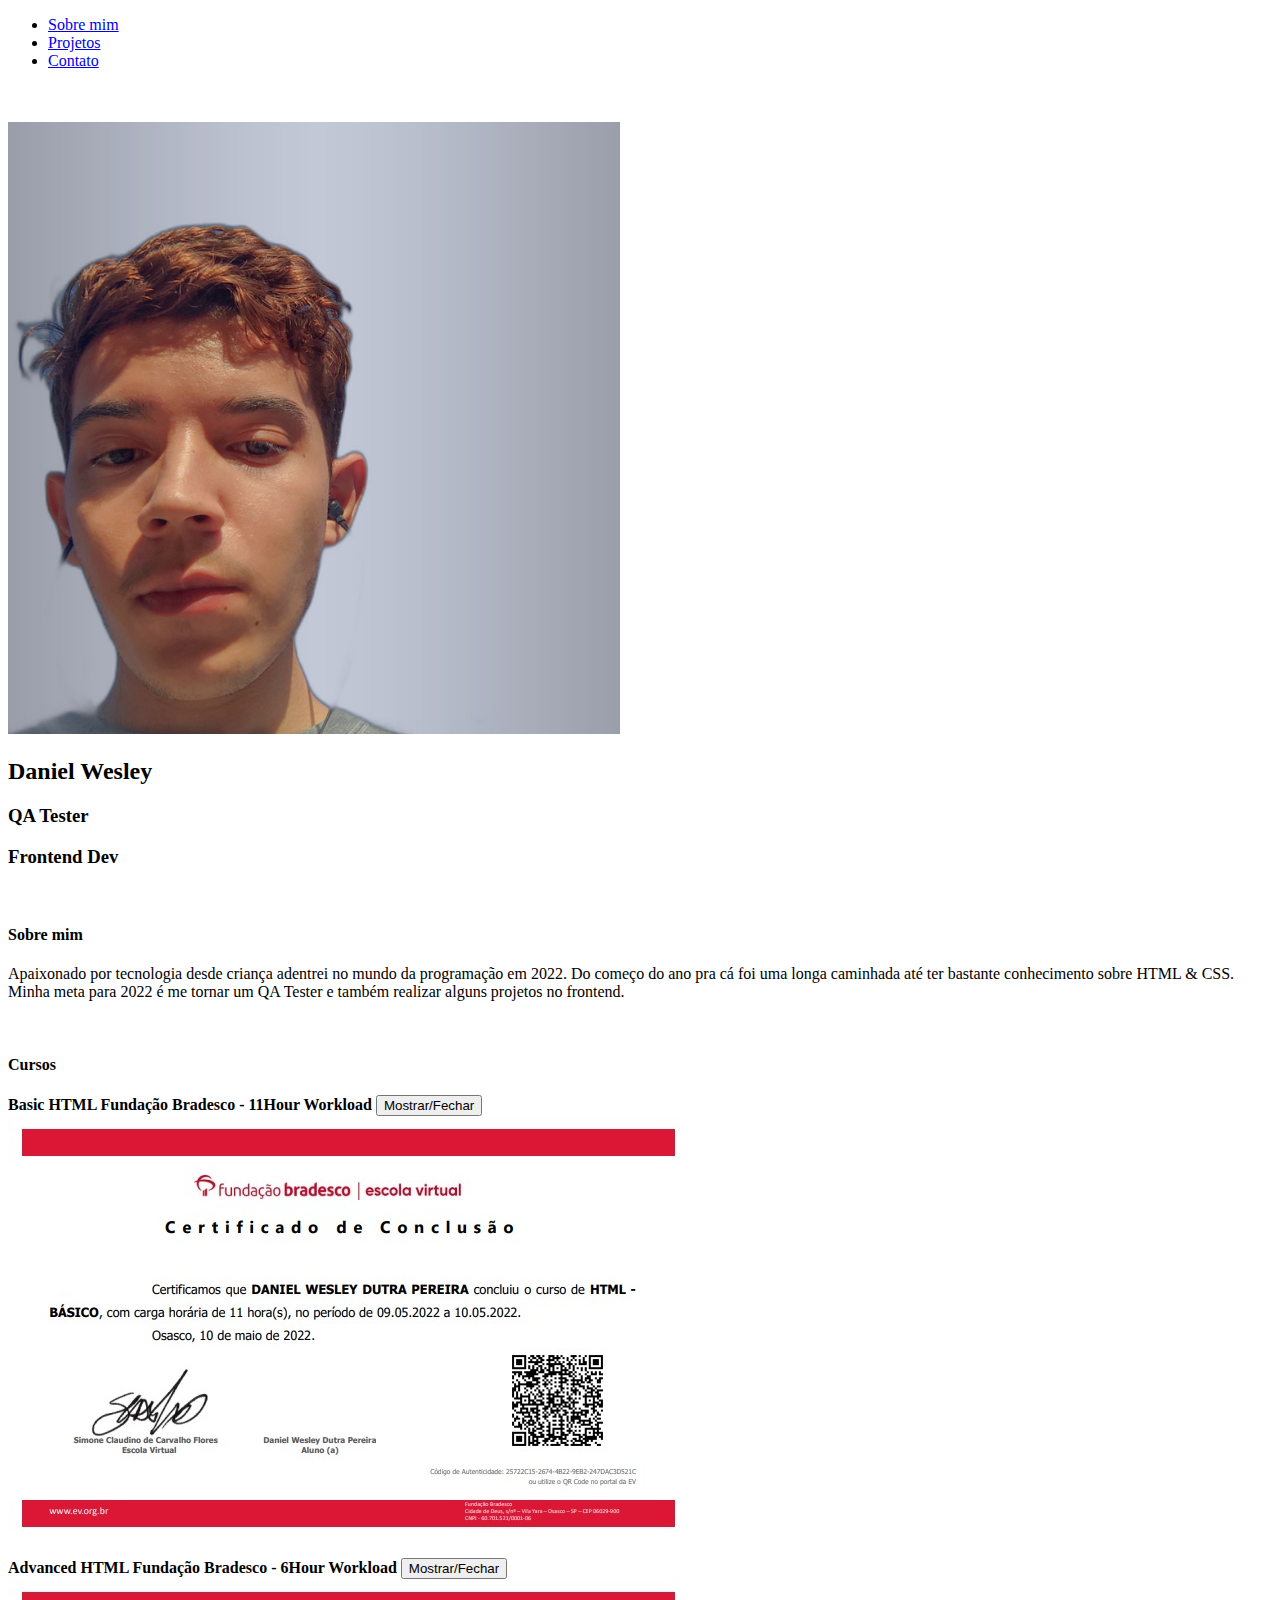
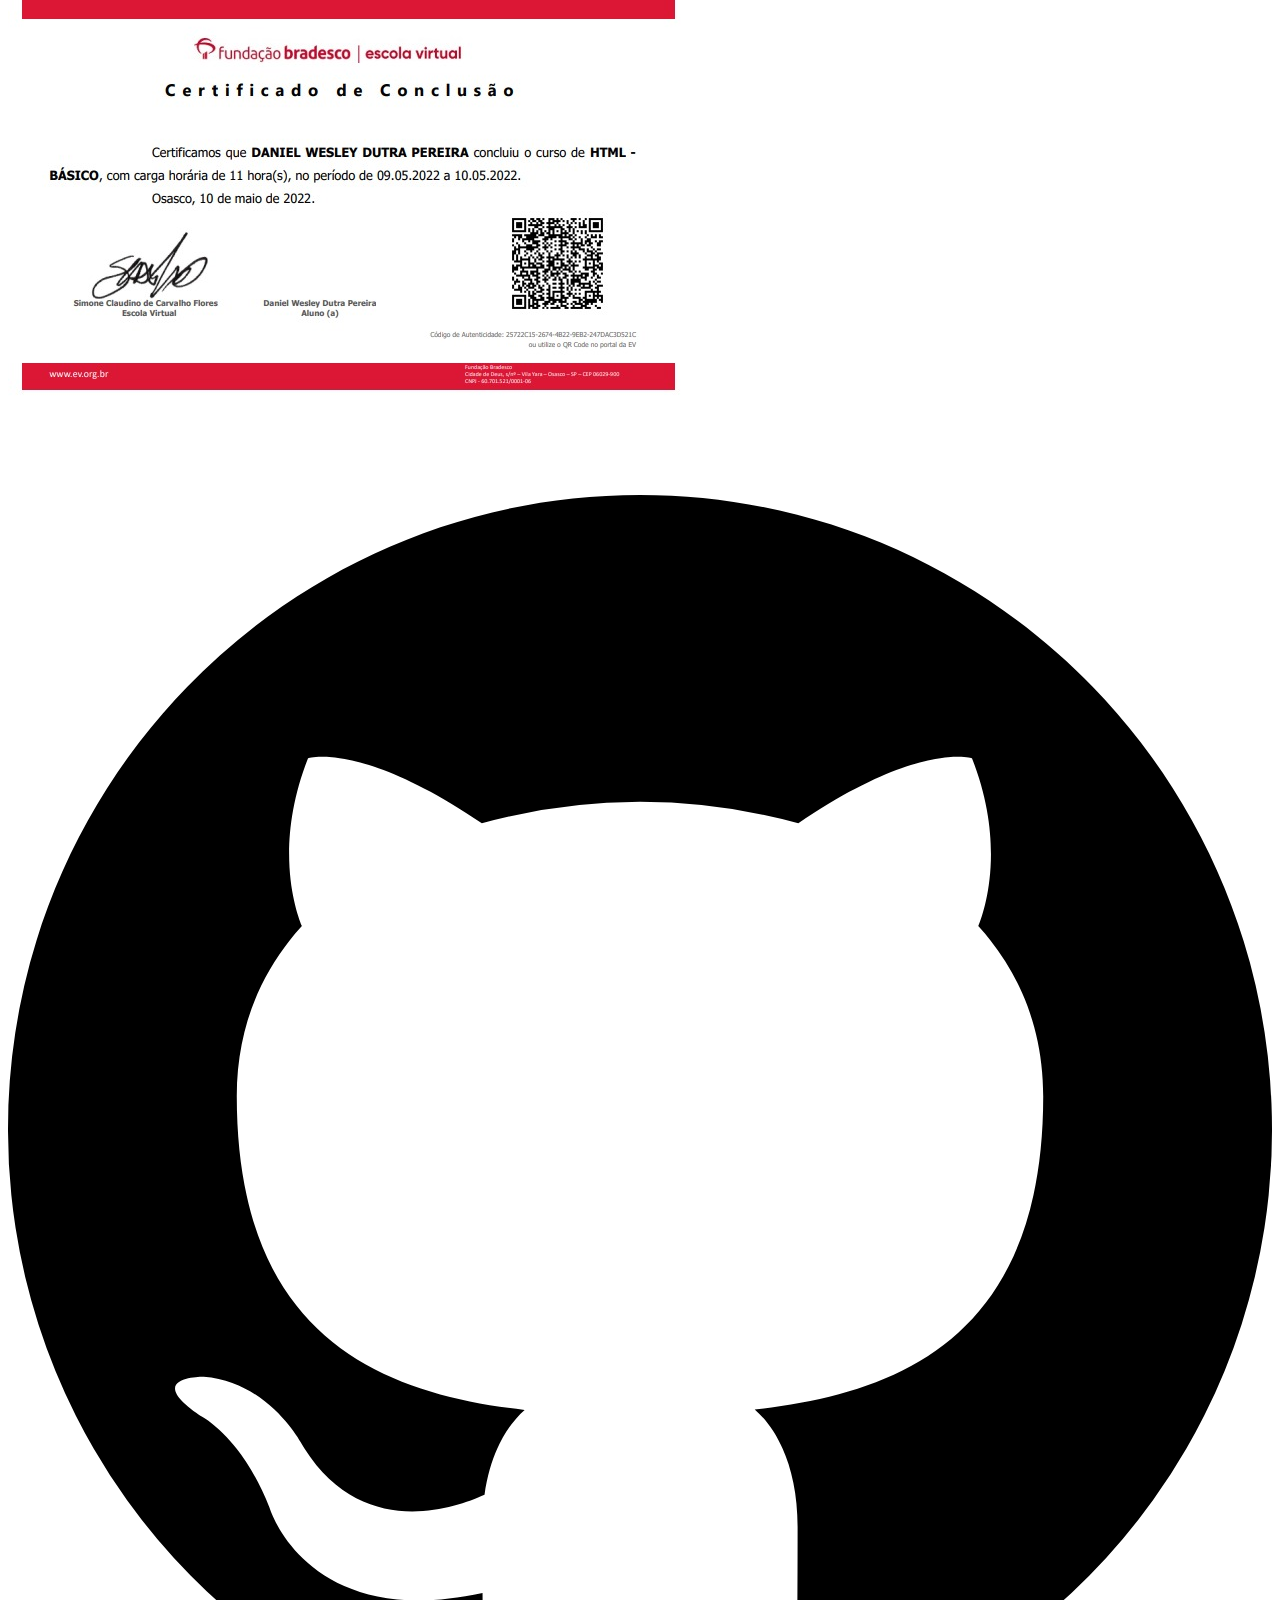
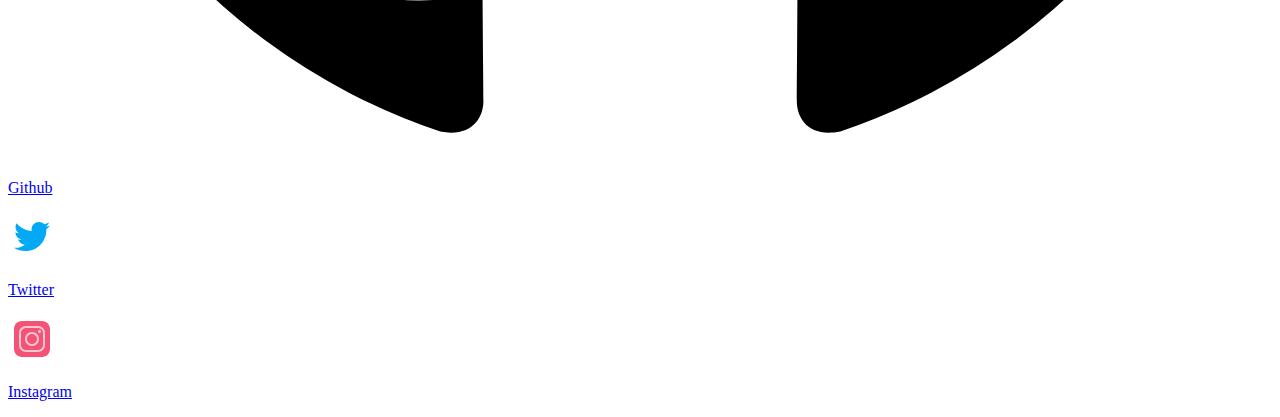
==== index.html @ 55b0e329 "main" ====
<!DOCTYPE html>
<html lang="en">

<head>
    <meta charset="UTF-8">
    <meta http-equiv="X-UA-Compatible" content="IE=edge">
    <meta name="viewport" content="width=device-width, initial-scale=1.0">
    <title>Daniel Wesley</title>
    <link href="https://cdn.jsdelivr.net/npm/bootstrap@5.2.0-beta1/dist/css/bootstrap.min.css" rel="stylesheet"
        integrity="sha384-0evHe/X+R7YkIZDRvuzKMRqM+OrBnVFBL6DOitfPri4tjfHxaWutUpFmBp4vmVor" crossorigin="anonymous">
    <script src="https://cdn.jsdelivr.net/npm/bootstrap@5.2.0-beta1/dist/js/bootstrap.bundle.min.js"
        integrity="sha384-pprn3073KE6tl6bjs2QrFaJGz5/SUsLqktiwsUTF55Jfv3qYSDhgCecCxMW52nD2"
        crossorigin="anonymous"></script>
</head>

<body>

    <nav class="navbar navbar-expand-lg navbar-light">
        <div class="collapse navbar-collapse" id="navbarcollapse">
            <ul class="navbar-nav justify-content-between w-100">
                <li><a href="index.html" class="nav-link">Sobre mim</a></li>
                <li><a href="projects.html" class="nav-link">Projetos</a></li>
                <li><a href="#" class="nav-link">Contato</a>
            </ul>
        </div>
    </nav>
    <br><br>
    <header>
        <div class="card">
            <div>
                <img class="card_img" src="./photos/profile-pic.png" alt="user-image">
            </div>
            <div class="card_info">
                <h2>Daniel Wesley</h2>
                <h3>QA Tester</h3>
                <h3>Frontend Dev</h3>
            </div>
        </div>


    </header>
    <br>
    <main>
        <section>
            <h4>Sobre mim</h4>

            <p>
                Apaixonado por tecnologia desde criança adentrei no mundo da programação em 2022.
                Do começo do ano pra cá foi uma longa caminhada até ter bastante conhecimento sobre HTML & CSS.
                Minha meta para 2022 é me tornar um QA Tester e também realizar alguns projetos no frontend.
            </p>
        </section>
        <br>
        <section>
            <h4>Cursos</h4>
            <strong>Basic HTML Fundação Bradesco - 11Hour Workload
            </strong>
            <button type="button" class="btn btn-xs red" onclick="myFunction()">Mostrar/Fechar</button>
            <div id="myDIV">
                <img src="./photos/basichtml.jpeg" alt="">
            </div>

            <p></p>

            <strong>Advanced HTML Fundação Bradesco - 6Hour Workload</strong>
            <button type="button" class="btn btn-xs red" onclick="myFunction2()">Mostrar/Fechar</button>
            <div id="myDIV2">
                <img src="./photos/basichtml.jpeg" alt="">
            </div>
        </section>

        <br><br><br><br><br>

        <footer>
            <a href="https://github.com/weszzy" target="_blank " rel="noopener noreferrer">
                <img class="footer" src="./photos/github.svg" alt="github icon">
                <p>Github</p>
            </a>
            <a href="https://twitter.com/lnvalido" target="_blank " rel="noopener noreferrer">
                <img class="footer" src="./photos/icons8-twitter.svg" alt="twitter icon">
                <p>Twitter</p>
            </a>
            <a href="https://instagram.com/weszzy" target="_blank " rel="noopener noreferrer">
                <img class="footer" src="./photos/icons8-instagram.svg" alt="instagram icon">
                <p>Instagram</p>
            </a>
        </footer>
        </div>





        <script src="https://cdn.jsdelivr.net/npm/@popperjs/core@2.11.5/dist/umd/popper.min.js"
            integrity="sha384-Xe+8cL9oJa6tN/veChSP7q+mnSPaj5Bcu9mPX5F5xIGE0DVittaqT5lorf0EI7Vk"
            crossorigin="anonymous"></script>
        <script src="https://cdn.jsdelivr.net/npm/bootstrap@5.2.0-beta1/dist/js/bootstrap.min.js"
            integrity="sha384-kjU+l4N0Yf4ZOJErLsIcvOU2qSb74wXpOhqTvwVx3OElZRweTnQ6d31fXEoRD1Jy"
            crossorigin="anonymous"></script>
        <script src="index.js"></script>
</body>

</html>
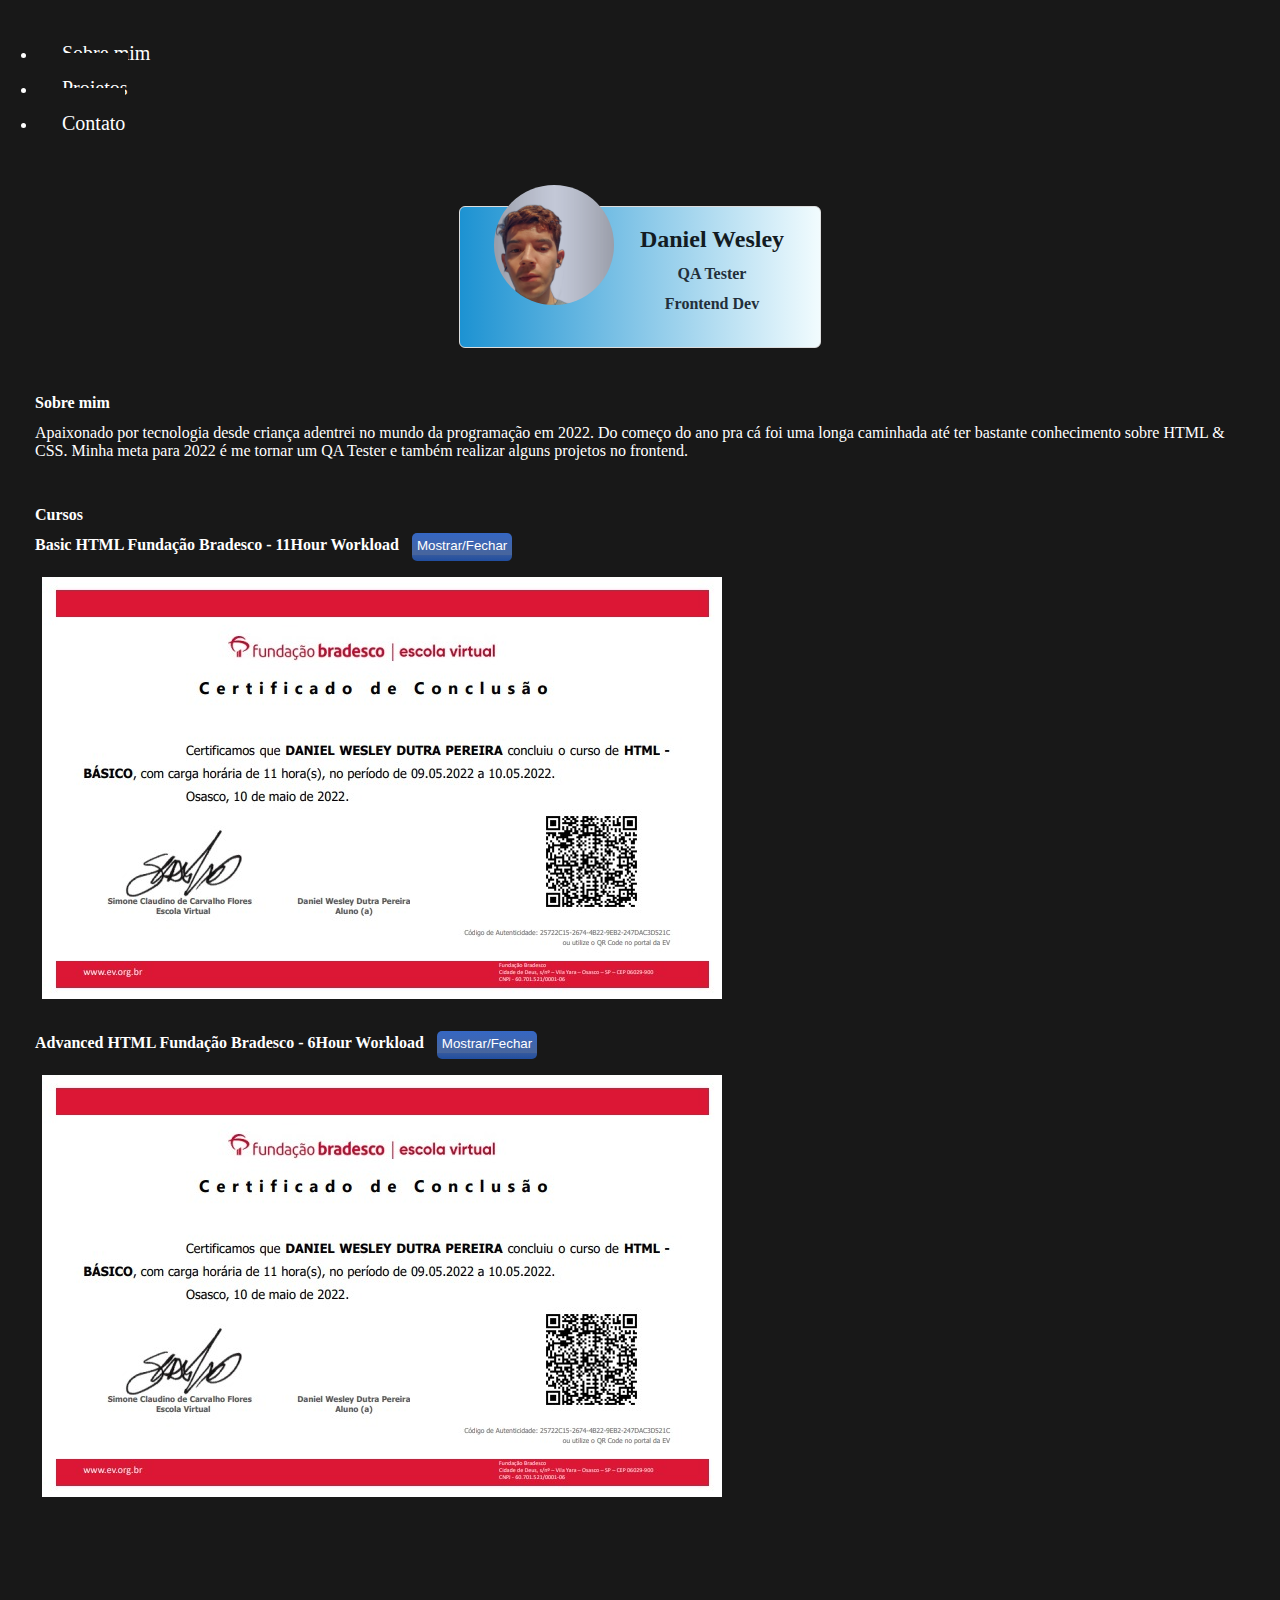
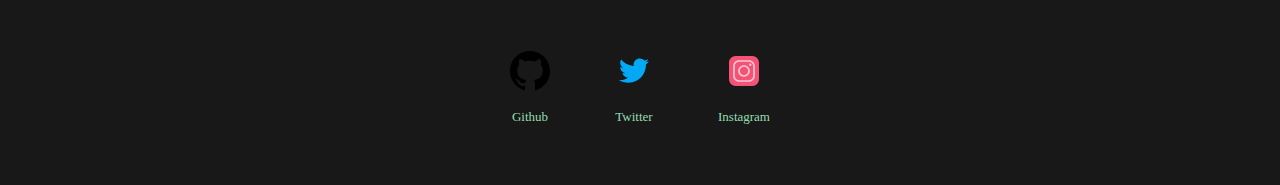
==== commit 2ee682d1: "validation fixes" ====
--- a/index.html
+++ b/index.html
@@ -11,6 +11,7 @@
     <script src="https://cdn.jsdelivr.net/npm/bootstrap@5.2.0-beta1/dist/js/bootstrap.bundle.min.js"
         integrity="sha384-pprn3073KE6tl6bjs2QrFaJGz5/SUsLqktiwsUTF55Jfv3qYSDhgCecCxMW52nD2"
         crossorigin="anonymous"></script>
+    <link rel="stylesheet" href="style.css">
 </head>
 
 <body>
--- a/style.css
+++ b/style.css
@@ -0,0 +1,147 @@
+* {
+    margin: 2px;
+    padding: 5px;
+}
+
+
+h2 {
+    color: #131b22;
+}
+
+h3 {
+    color: #232f3a;
+    font-size: medium;
+}
+
+body {
+    color: white;
+    background-color: #181818;
+}
+
+
+.btn {
+    border: none;
+    border-radius: 5px;
+    color: #fff;
+    padding-bottom: 15px;
+    position: relative;
+    background-image: linear-gradient(to top, #262626 0px, #404040 10px, #262626 10px, #333 100%);
+}
+
+.btn:hover {
+    color: #fff;
+}
+
+.btn:after {
+    content: "";
+    width: 0;
+    height: 10px;
+    position: absolute;
+    bottom: 0;
+    left: 0;
+    border-radius: 0 0 5px 5px;
+    transition: all 0.35s ease 0s;
+}
+
+.btn:hover:after {
+    width: 100%;
+}
+
+.btn:hover:after {
+    width: 100%;
+}
+
+.btn.btn-xs {
+    padding-bottom: 8px;
+    background-image: linear-gradient(to top, #214ea0 0px, #34599e 6px, #48659b 6px, #3567c4 100%);
+}
+
+.btn.btn-xs:after {
+    height: 6px;
+}
+
+.btn.red:after {
+    background: #1fbfff;
+}
+
+@media only screen and (max-width: 767px) {
+    .btn {
+        margin-bottom: 20px;
+    }
+}
+
+.nav-link {
+    transition: 0.3s ease;
+    background-color: #181818;
+    color: #ffffff;
+    font-size: 20px;
+    text-decoration: none;
+    border-top: 4px solid #181818;
+    border-bottom: 4px solid #181818;
+    padding: 20px 0;
+    margin: 0 20px;
+}
+
+.nav-link:hover {
+    border-top: 4px solid #0b75cc;
+    border-bottom: 4px solid #0b75cc;
+    padding: 6px 0;
+}
+
+footer a {
+    margin: 20px;
+    text-align: center;
+    color: #93ddaf;
+    font-size: small;
+}
+
+footer {
+    display: flex;
+    justify-content: center;
+}
+
+footer p {
+    margin-top: 2px;
+}
+
+.footer {
+    width: 40px;
+    height: 40px;
+}
+
+.card {
+    border: 1px solid #ddd;
+    border-radius: 6px;
+    max-width: 350px;
+    text-align: center;
+    margin-top: 60px;
+    margin: auto;
+    background: linear-gradient(to right, #1c92d2, #f2fcfe) border-box;
+}
+
+.card_img {
+    width: 120px;
+    height: 120px;
+    overflow: hidden;
+    border-radius: 100%;
+    margin: -60px auto 0;
+}
+
+.card_info {
+    padding-bottom: 20px;
+}
+
+a {
+    text-decoration: none;
+    color: red;
+}
+
+a:hover {
+    color: black;
+}
+
+.card {
+    display: flex;
+    justify-content: center;
+    align-items: center;
+}
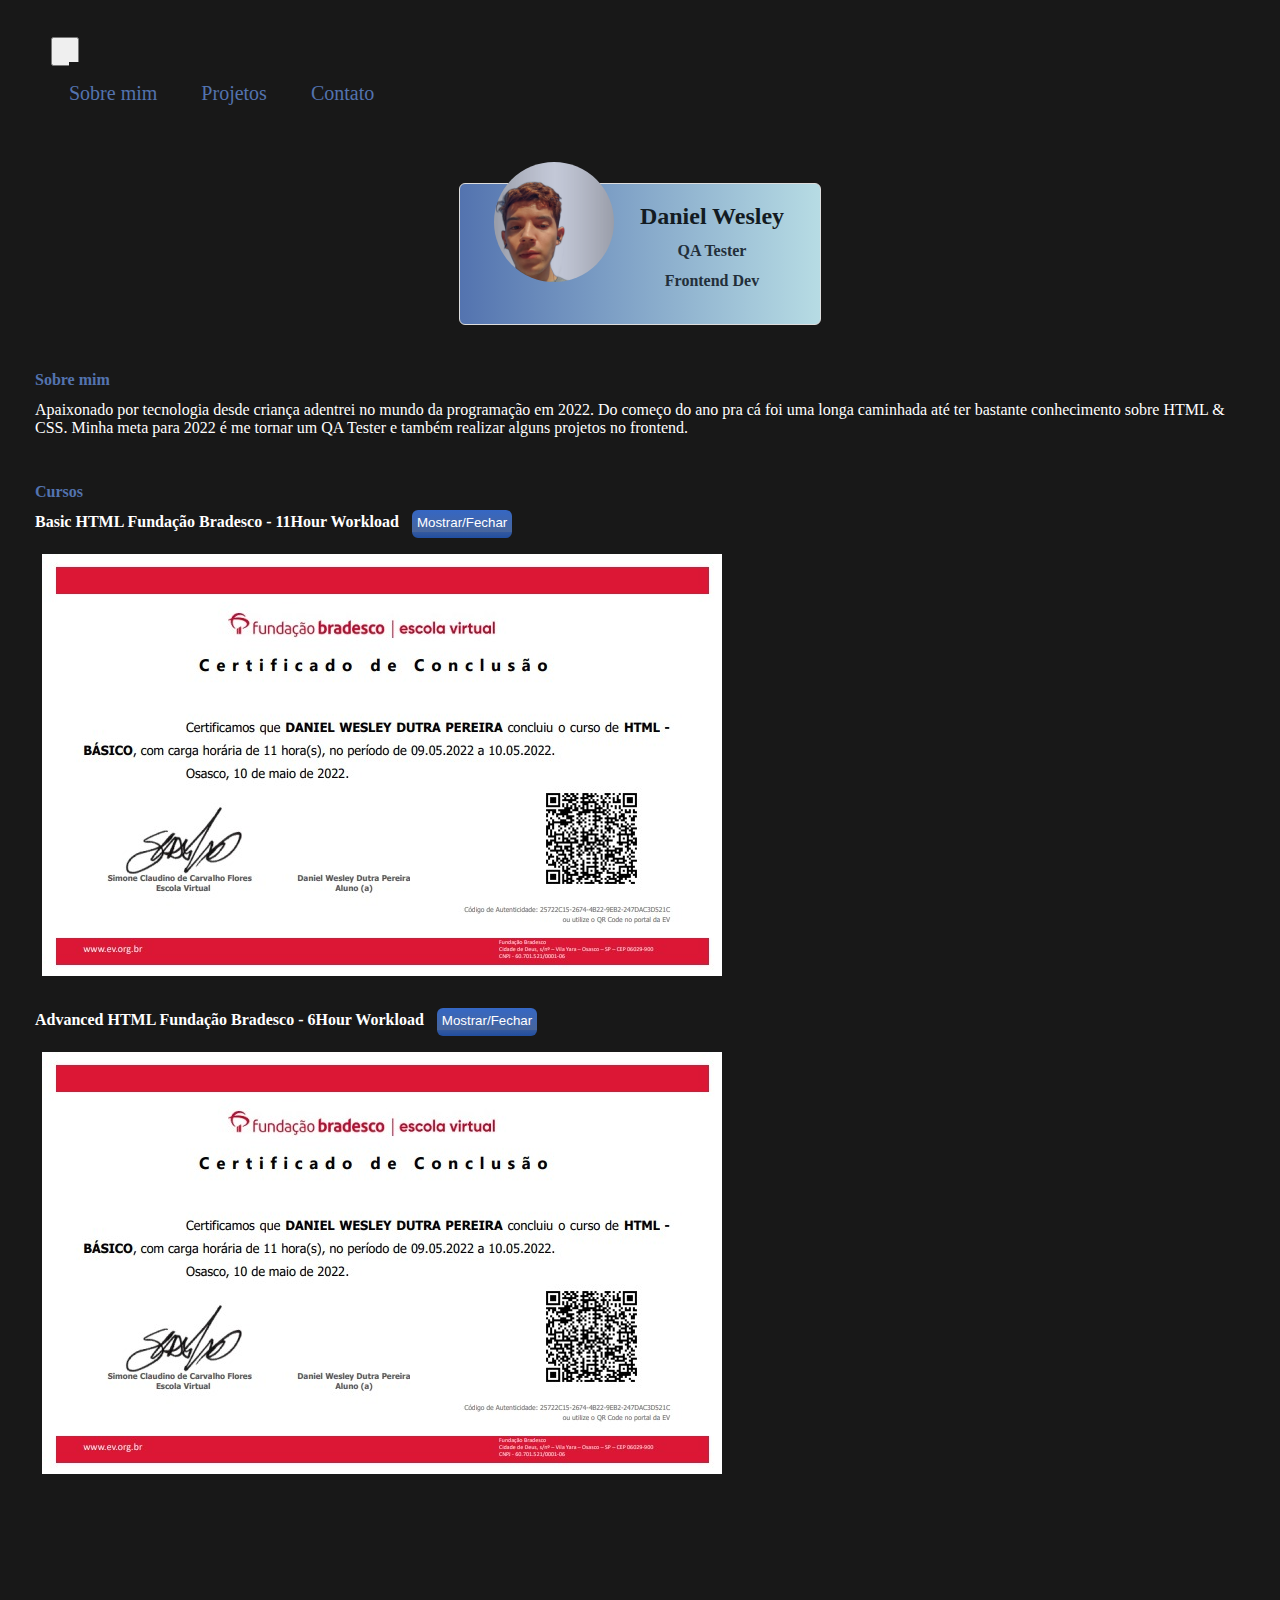
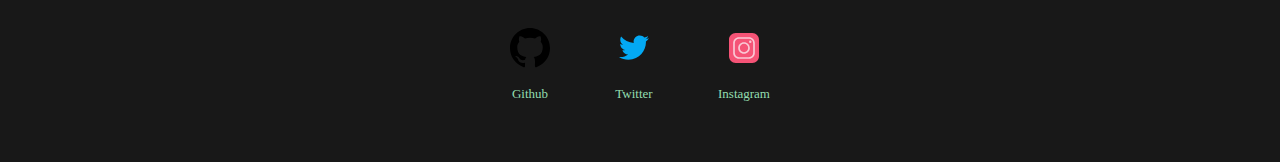
==== commit c4b741d7: "navbar changes" ====
--- a/index.html
+++ b/index.html
@@ -15,17 +15,26 @@
 </head>
 
 <body>
+    <div class="m-4">
+        <nav class="navbar navbar-expand-lg navbar-blue">
+            <div class="container-fluid">
+                <a href="#" class="navbar-brand"></a>
+                <button type="button" class="navbar-toggler" data-bs-toggle="collapse" data-bs-target="#defaultNavbar1">
+                    <span class="navbar-toggler-icon"></span>
+                </button>
+                <div class="collapse navbar-collapse" id="defaultNavbar1">
+                    <div class="navbar-nav navbar-nav justify-content-between w-100">
+                        <a href="index.html" class="nav-link">Sobre mim</a>
+                        <a href="projects.html" class="nav-link">Projetos</a>
+                        <a href="#" class="nav-link">Contato</a>
+                    </div>
+                </div>
+            </div>
+        </nav>
+    </div>
 
-    <nav class="navbar navbar-expand-lg navbar-light">
-        <div class="collapse navbar-collapse" id="navbarcollapse">
-            <ul class="navbar-nav justify-content-between w-100">
-                <li><a href="index.html" class="nav-link">Sobre mim</a></li>
-                <li><a href="projects.html" class="nav-link">Projetos</a></li>
-                <li><a href="#" class="nav-link">Contato</a>
-            </ul>
-        </div>
-    </nav>
     <br><br>
+
     <header>
         <div class="card">
             <div>
@@ -37,21 +46,22 @@
                 <h3>Frontend Dev</h3>
             </div>
         </div>
+    </header>
 
+    <br>
 
-    </header>
-    <br>
     <main>
         <section>
             <h4>Sobre mim</h4>
-
             <p>
                 Apaixonado por tecnologia desde criança adentrei no mundo da programação em 2022.
                 Do começo do ano pra cá foi uma longa caminhada até ter bastante conhecimento sobre HTML & CSS.
                 Minha meta para 2022 é me tornar um QA Tester e também realizar alguns projetos no frontend.
             </p>
         </section>
+
         <br>
+
         <section>
             <h4>Cursos</h4>
             <strong>Basic HTML Fundação Bradesco - 11Hour Workload
@@ -85,6 +95,9 @@
                 <img class="footer" src="./photos/icons8-instagram.svg" alt="instagram icon">
                 <p>Instagram</p>
             </a>
+
+            <br>
+            
         </footer>
         </div>
 
--- a/style.css
+++ b/style.css
@@ -13,6 +13,9 @@
     font-size: medium;
 }
 
+h4{
+    color: #5373af;
+}
 body {
     color: white;
     background-color: #181818;
@@ -21,11 +24,10 @@
 
 .btn {
     border: none;
-    border-radius: 5px;
+    border-radius: 6px;
     color: #fff;
     padding-bottom: 15px;
     position: relative;
-    background-image: linear-gradient(to top, #262626 0px, #404040 10px, #262626 10px, #333 100%);
 }
 
 .btn:hover {
@@ -73,18 +75,16 @@
 .nav-link {
     transition: 0.3s ease;
     background-color: #181818;
-    color: #ffffff;
+    color: #5373af;
     font-size: 20px;
     text-decoration: none;
-    border-top: 4px solid #181818;
-    border-bottom: 4px solid #181818;
     padding: 20px 0;
     margin: 0 20px;
 }
 
 .nav-link:hover {
-    border-top: 4px solid #0b75cc;
-    border-bottom: 4px solid #0b75cc;
+    border-top: 4px solid #f2fcfe;
+    border-bottom: 4px solid #f2fcfe;
     padding: 6px 0;
 }
 
@@ -116,7 +116,7 @@
     text-align: center;
     margin-top: 60px;
     margin: auto;
-    background: linear-gradient(to right, #1c92d2, #f2fcfe) border-box;
+    background: linear-gradient(to right, #5373af, #b7dce4) border-box;
 }
 
 .card_img {
@@ -145,3 +145,10 @@
     justify-content: center;
     align-items: center;
 }
+#myDIV2 img{
+    max-width: 100%;
+}
+
+#myDIV img{
+    max-width: 100%;
+}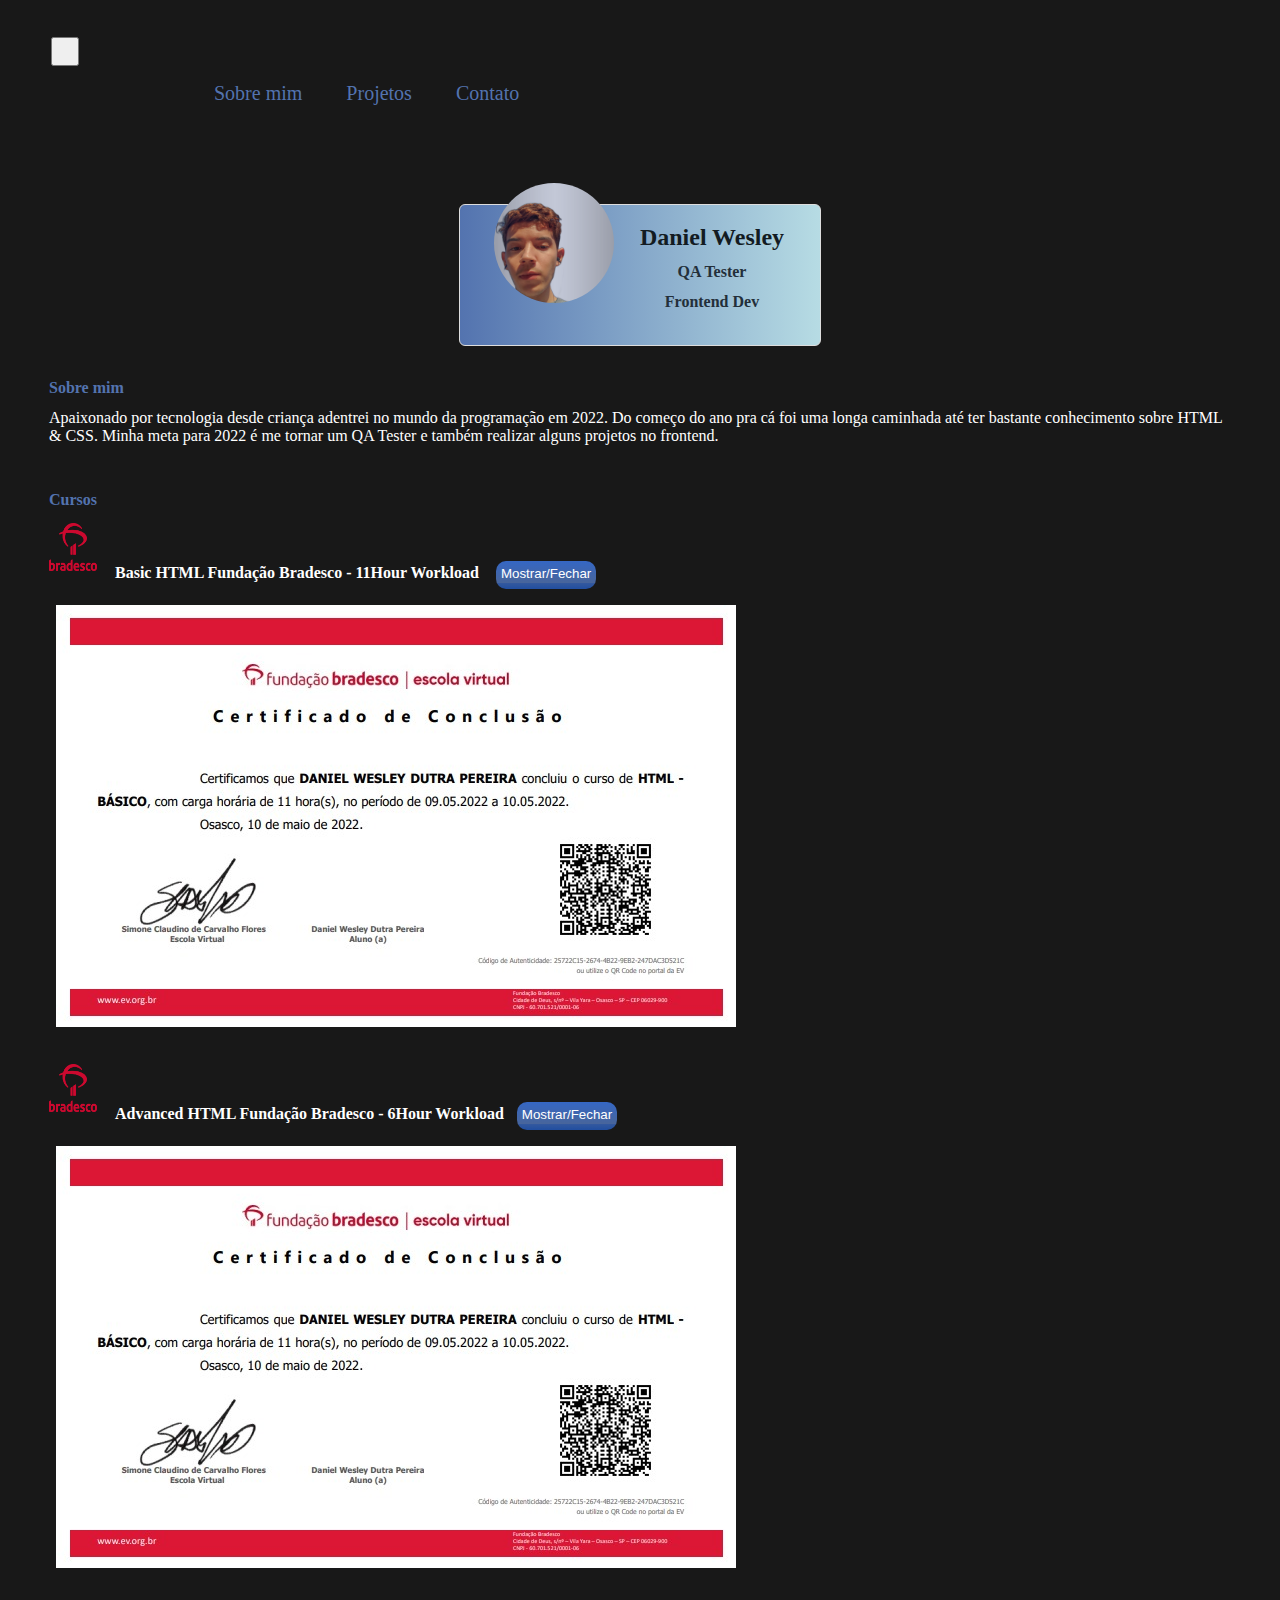
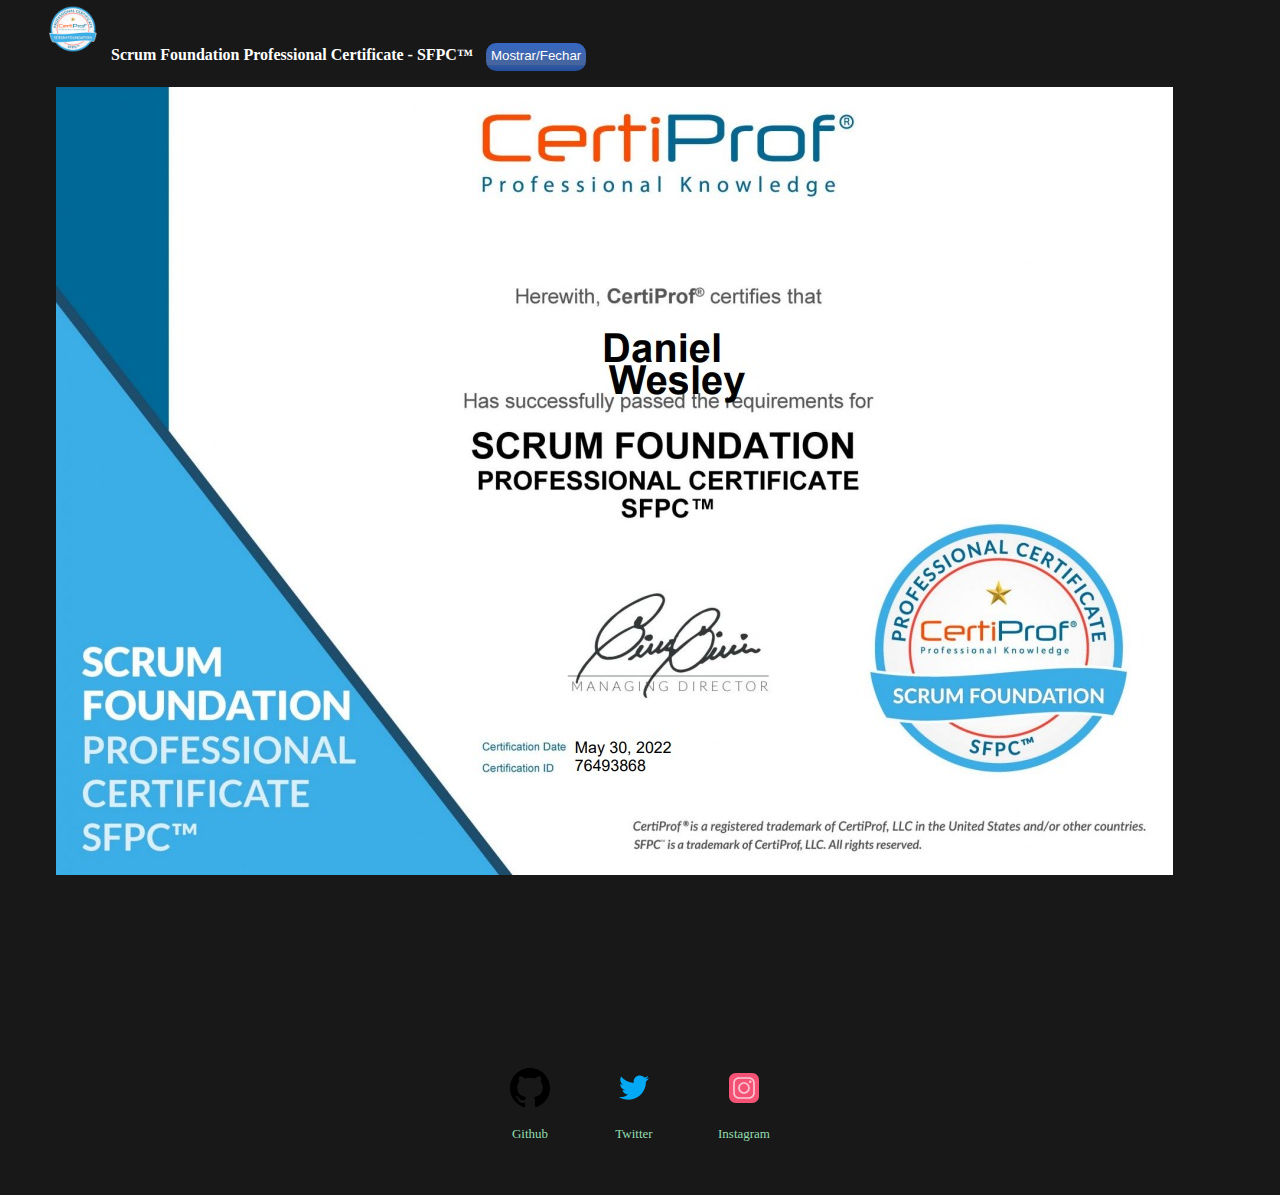
==== commit 11e5673c: "added columns; scrumCertif and other minor changes" ====
--- a/index.html
+++ b/index.html
@@ -35,83 +35,101 @@
 
     <br><br>
 
-    <header>
-        <div class="card">
-            <div>
-                <img class="card_img" src="./photos/profile-pic.png" alt="user-image">
-            </div>
-            <div class="card_info">
-                <h2>Daniel Wesley</h2>
-                <h3>QA Tester</h3>
-                <h3>Frontend Dev</h3>
+    <div class="container">
+        <div class="row gx-1">
+            <div class="col">
+                <header>
+                        <div class="card">
+                            <div>
+                                <img class="card_img" src="./photos/profile-pic.png" alt="user-image">
+                            </div>
+                            <div class="card_info">
+                                <h2>Daniel Wesley</h2>
+                                <h3>QA Tester</h3>
+                                <h3>Frontend Dev</h3>
+                            </div>
+                        </div>
+                    </div>
+                </header>
+
+                <main class="col">
+                    <section>
+                        <h4>Sobre mim</h4>
+                        <p>
+                            Apaixonado por tecnologia desde criança adentrei no mundo da programação em 2022.
+                            Do começo do ano pra cá foi uma longa caminhada até ter bastante conhecimento sobre HTML &
+                            CSS.
+                            Minha meta para 2022 é me tornar um QA Tester e também realizar alguns projetos no frontend.
+                        </p>
+                    </section>
+
+                    <br>
+
+                    <section>
+                        <h4>Cursos</h4>
+                        <img src="./photos/bradesco.png" class="brad" alt=""> <strong>Basic HTML Fundação Bradesco - 11Hour Workload ㅤㅤㅤ
+                        </strong>
+                        <button type="button" class="btn btn-xs red" onclick="myFunction()">Mostrar/Fechar</button>
+                        <div id="myDIV">
+                            <img src="./photos/basichtml.jpeg" alt="">
+                        </div>
+
+                        <p></p>
+
+                        <img src="./photos/bradesco.png" class="brad" alt=""> <strong>Advanced HTML Fundação Bradesco - 6Hour Workloadㅤ</strong>
+                        <button type="button" class="btn btn-xs red" onclick="myFunction2()">Mostrar/Fechar</button>
+                        <div id="myDIV2">
+                            <img src="./photos/basichtml.jpeg" alt="">
+                        </div>
+
+                        <p></p>
+
+                        <img src="./photos/Scrum-Foundation-Professional-Certificate-SFPC_-2021_1_480x480.png" class="brad" alt=""><strong>Scrum Foundation Professional Certificate - SFPC™ㅤㅤㅤ</strong>
+                        <button type="button" class="btn btn-xs red" onclick="myFunction3()">Mostrar/Fechar</button>
+                        <div id="myDIV3">
+                            <img src="./photos/sfpc.jpeg" alt="">
+                        </div>
+                    </section>
+                </main>
             </div>
         </div>
-    </header>
-
+    </div>
     <br>
 
-    <main>
-        <section>
-            <h4>Sobre mim</h4>
-            <p>
-                Apaixonado por tecnologia desde criança adentrei no mundo da programação em 2022.
-                Do começo do ano pra cá foi uma longa caminhada até ter bastante conhecimento sobre HTML & CSS.
-                Minha meta para 2022 é me tornar um QA Tester e também realizar alguns projetos no frontend.
-            </p>
-        </section>
+
+
+    <br><br><br><br><br>
+
+    <footer>
+        <a href="https://github.com/weszzy" target="_blank " rel="noopener noreferrer">
+            <img class="footer" src="./photos/github.svg" alt="github icon">
+            <p>Github</p>
+        </a>
+        <a href="https://twitter.com/lnvalido" target="_blank " rel="noopener noreferrer">
+            <img class="footer" src="./photos/icons8-twitter.svg" alt="twitter icon">
+            <p>Twitter</p>
+        </a>
+        <a href="https://instagram.com/weszzy" target="_blank " rel="noopener noreferrer">
+            <img class="footer" src="./photos/icons8-instagram.svg" alt="instagram icon">
+            <p>Instagram</p>
+        </a>
 
         <br>
 
-        <section>
-            <h4>Cursos</h4>
-            <strong>Basic HTML Fundação Bradesco - 11Hour Workload
-            </strong>
-            <button type="button" class="btn btn-xs red" onclick="myFunction()">Mostrar/Fechar</button>
-            <div id="myDIV">
-                <img src="./photos/basichtml.jpeg" alt="">
-            </div>
-
-            <p></p>
-
-            <strong>Advanced HTML Fundação Bradesco - 6Hour Workload</strong>
-            <button type="button" class="btn btn-xs red" onclick="myFunction2()">Mostrar/Fechar</button>
-            <div id="myDIV2">
-                <img src="./photos/basichtml.jpeg" alt="">
-            </div>
-        </section>
-
-        <br><br><br><br><br>
-
-        <footer>
-            <a href="https://github.com/weszzy" target="_blank " rel="noopener noreferrer">
-                <img class="footer" src="./photos/github.svg" alt="github icon">
-                <p>Github</p>
-            </a>
-            <a href="https://twitter.com/lnvalido" target="_blank " rel="noopener noreferrer">
-                <img class="footer" src="./photos/icons8-twitter.svg" alt="twitter icon">
-                <p>Twitter</p>
-            </a>
-            <a href="https://instagram.com/weszzy" target="_blank " rel="noopener noreferrer">
-                <img class="footer" src="./photos/icons8-instagram.svg" alt="instagram icon">
-                <p>Instagram</p>
-            </a>
-
-            <br>
-            
-        </footer>
-        </div>
+    </footer>
+    </div>
 
 
 
 
 
-        <script src="https://cdn.jsdelivr.net/npm/@popperjs/core@2.11.5/dist/umd/popper.min.js"
-            integrity="sha384-Xe+8cL9oJa6tN/veChSP7q+mnSPaj5Bcu9mPX5F5xIGE0DVittaqT5lorf0EI7Vk"
-            crossorigin="anonymous"></script>
-        <script src="https://cdn.jsdelivr.net/npm/bootstrap@5.2.0-beta1/dist/js/bootstrap.min.js"
-            integrity="sha384-kjU+l4N0Yf4ZOJErLsIcvOU2qSb74wXpOhqTvwVx3OElZRweTnQ6d31fXEoRD1Jy"
-            crossorigin="anonymous"></script>
-        <script src="index.js"></script>
+    <script src="https://cdn.jsdelivr.net/npm/@popperjs/core@2.11.5/dist/umd/popper.min.js"
+        integrity="sha384-Xe+8cL9oJa6tN/veChSP7q+mnSPaj5Bcu9mPX5F5xIGE0DVittaqT5lorf0EI7Vk"
+        crossorigin="anonymous"></script>
+    <script src="https://cdn.jsdelivr.net/npm/bootstrap@5.2.0-beta1/dist/js/bootstrap.min.js"
+        integrity="sha384-kjU+l4N0Yf4ZOJErLsIcvOU2qSb74wXpOhqTvwVx3OElZRweTnQ6d31fXEoRD1Jy"
+        crossorigin="anonymous"></script>
+    <script src="index.js"></script>
 </body>
 
 </html>--- a/style.css
+++ b/style.css
@@ -13,9 +13,10 @@
     font-size: medium;
 }
 
-h4{
+h4 {
     color: #5373af;
 }
+
 body {
     color: white;
     background-color: #181818;
@@ -24,9 +25,9 @@
 
 .btn {
     border: none;
-    border-radius: 6px;
+    border-radius: 10px;
     color: #fff;
-    padding-bottom: 15px;
+    padding-bottom: 5px;
     position: relative;
 }
 
@@ -37,7 +38,7 @@
 .btn:after {
     content: "";
     width: 0;
-    height: 10px;
+    height: 2px;
     position: absolute;
     bottom: 0;
     left: 0;
@@ -145,10 +146,34 @@
     justify-content: center;
     align-items: center;
 }
-#myDIV2 img{
+
+#myDIV2 img {
     max-width: 100%;
 }
 
-#myDIV img{
+#myDIV img {
     max-width: 100%;
+}
+
+#myDIV3 img {
+    max-width: 100%;
+}
+
+.collapse {
+    padding-left: 150px;
+    padding-right: 150px;
+}
+
+.brad {
+    width: 3.0rem;
+    height: 3.0rem;
+}
+
+.bulmap img {
+    max-width: 100%;
+}
+
+.bulmaproject{
+    padding-left: 135px;
+    padding-right: 40px;
 }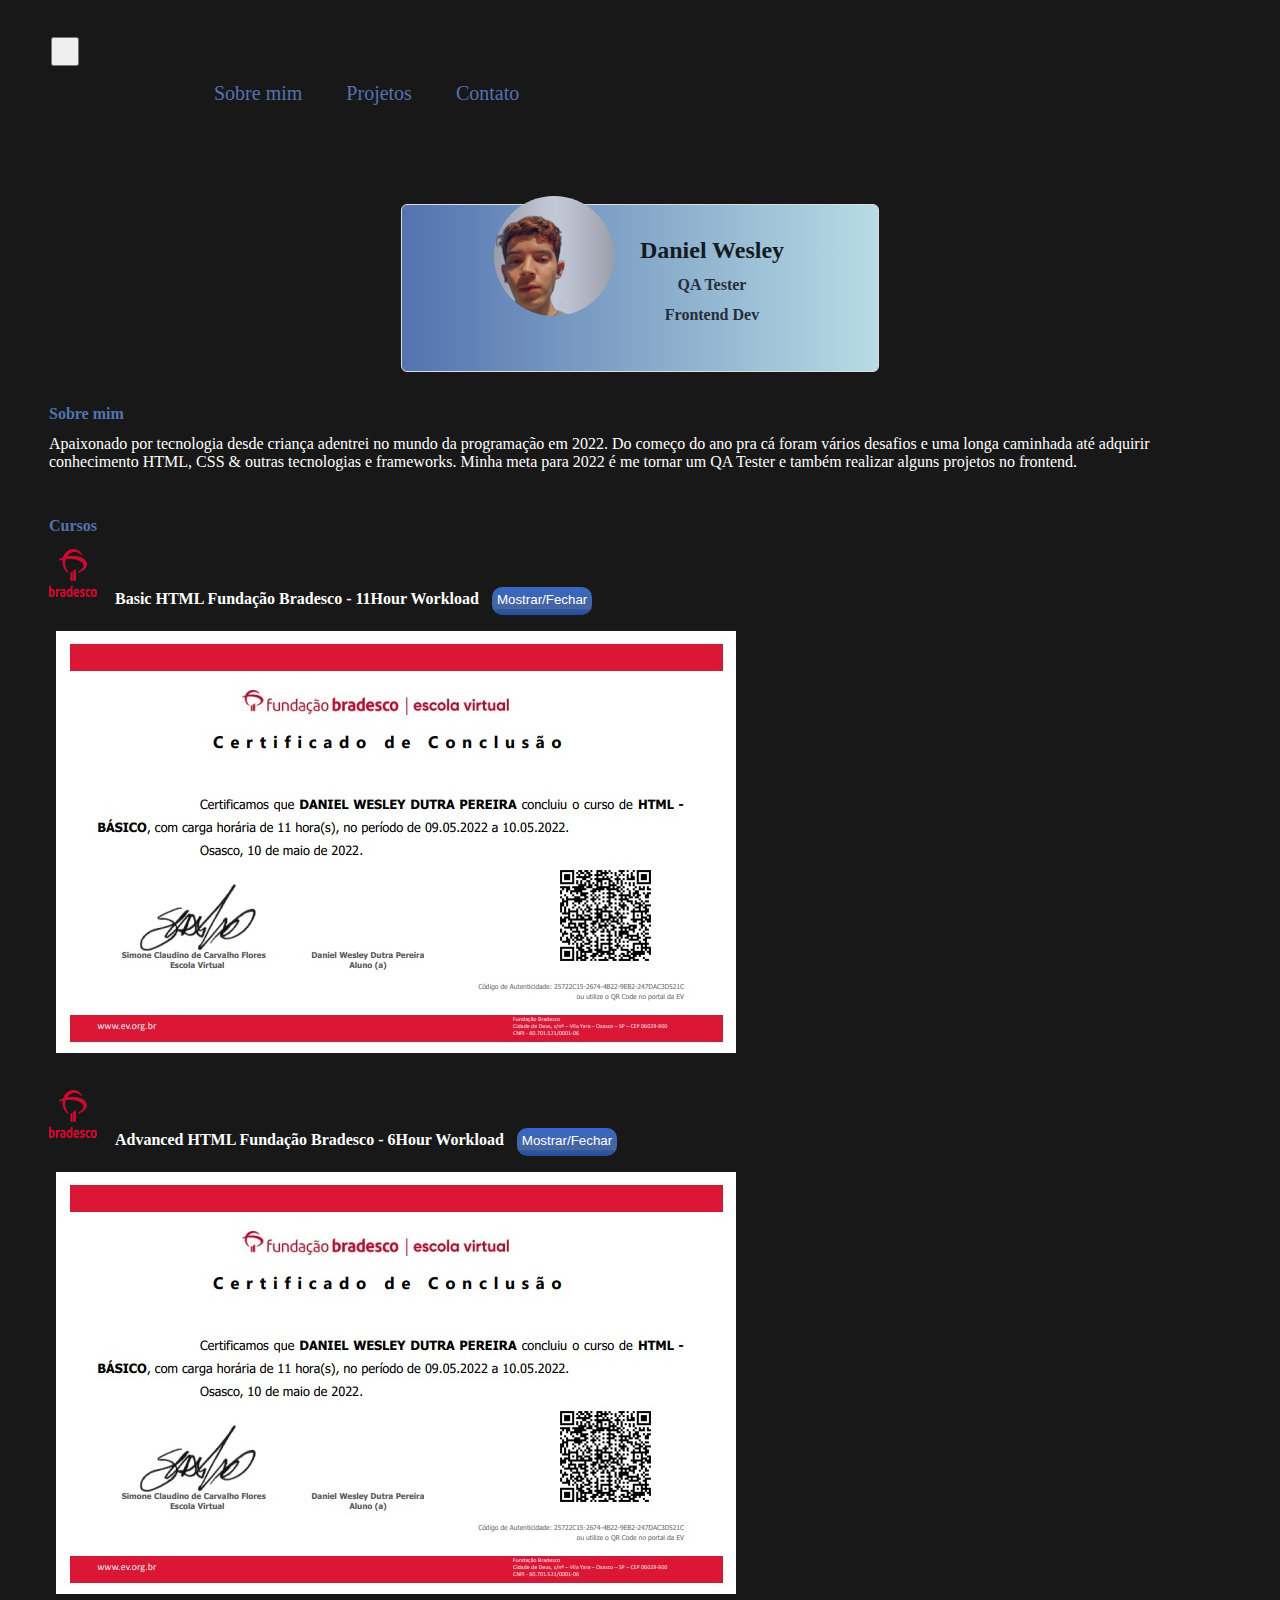
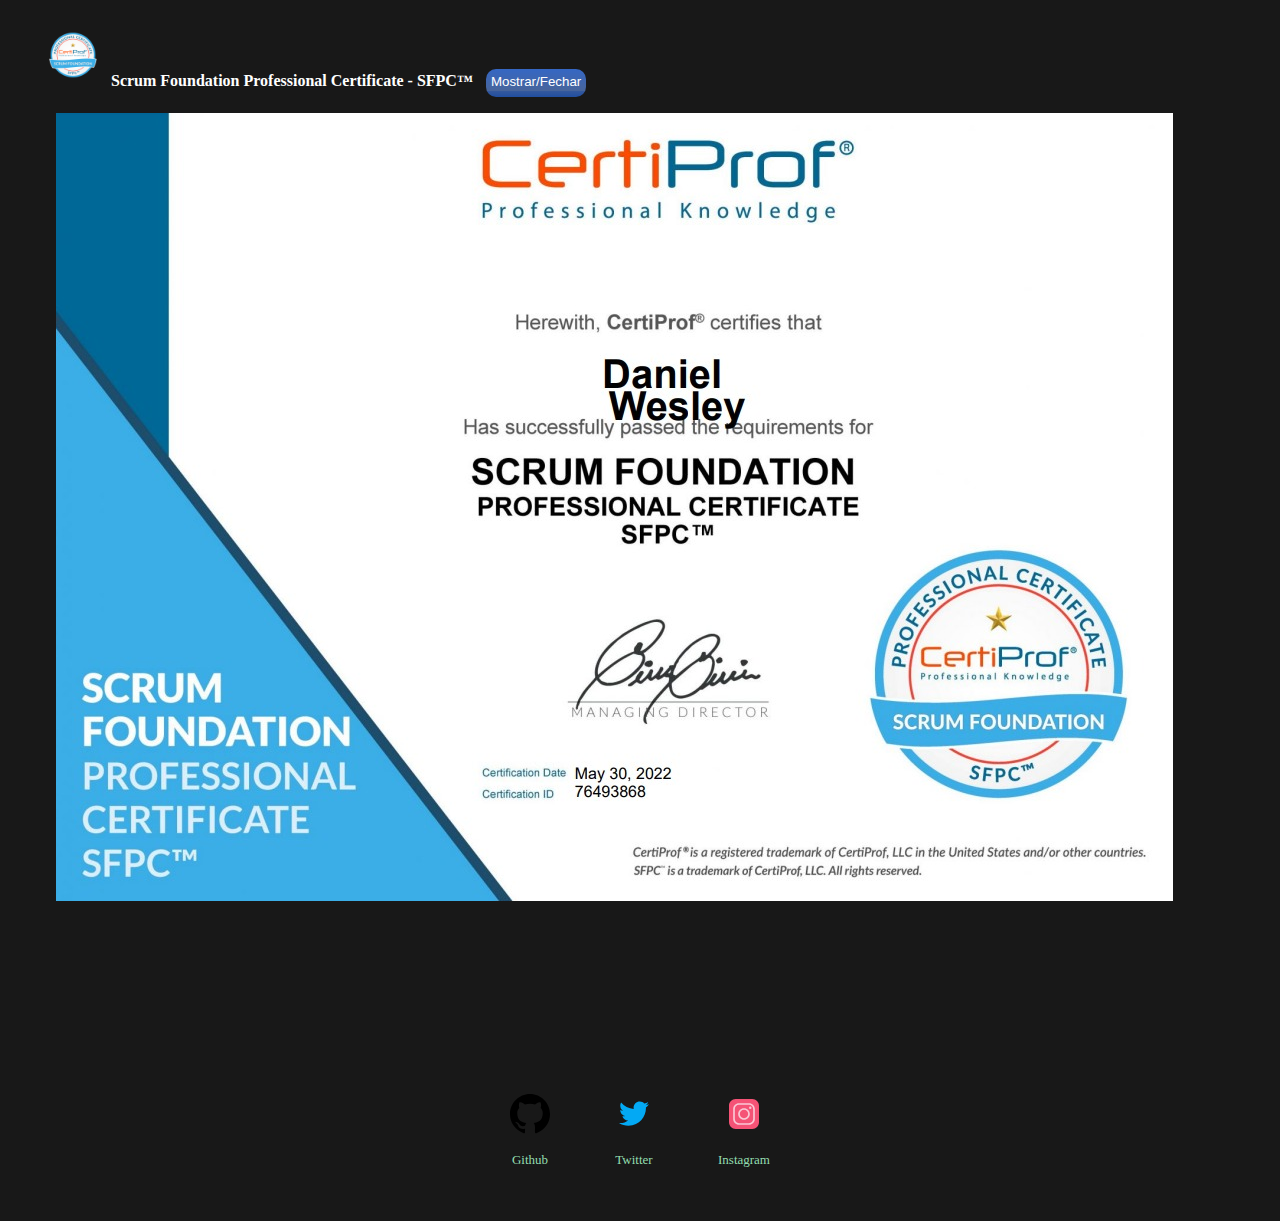
==== commit a9f07592: "fixed card padding" ====
--- a/index.html
+++ b/index.html
@@ -16,7 +16,7 @@
 
 <body>
     <div class="m-4">
-        <nav class="navbar navbar-expand-lg navbar-blue">
+        <nav class="navbar navbar-expand-lg">
             <div class="container-fluid">
                 <a href="#" class="navbar-brand"></a>
                 <button type="button" class="navbar-toggler" data-bs-toggle="collapse" data-bs-target="#defaultNavbar1">
@@ -36,7 +36,7 @@
     <br><br>
 
     <div class="container">
-        <div class="row gx-1">
+        <div class="row">
             <div class="col">
                 <header>
                         <div class="card">
@@ -57,8 +57,8 @@
                         <h4>Sobre mim</h4>
                         <p>
                             Apaixonado por tecnologia desde criança adentrei no mundo da programação em 2022.
-                            Do começo do ano pra cá foi uma longa caminhada até ter bastante conhecimento sobre HTML &
-                            CSS.
+                            Do começo do ano pra cá foram vários desafios e uma longa caminhada até adquirir conhecimento HTML, 
+                            CSS & outras tecnologias e frameworks.
                             Minha meta para 2022 é me tornar um QA Tester e também realizar alguns projetos no frontend.
                         </p>
                     </section>
@@ -67,7 +67,7 @@
 
                     <section>
                         <h4>Cursos</h4>
-                        <img src="./photos/bradesco.png" class="brad" alt=""> <strong>Basic HTML Fundação Bradesco - 11Hour Workload ㅤㅤㅤ
+                        <img src="./photos/bradesco.png" class="brad" alt=""> <strong>Basic HTML Fundação Bradesco - 11Hour Workload 
                         </strong>
                         <button type="button" class="btn btn-xs red" onclick="myFunction()">Mostrar/Fechar</button>
                         <div id="myDIV">
@@ -76,7 +76,7 @@
 
                         <p></p>
 
-                        <img src="./photos/bradesco.png" class="brad" alt=""> <strong>Advanced HTML Fundação Bradesco - 6Hour Workloadㅤ</strong>
+                        <img src="./photos/bradesco.png" class="brad" alt=""> <strong>Advanced HTML Fundação Bradesco - 6Hour Workload</strong>
                         <button type="button" class="btn btn-xs red" onclick="myFunction2()">Mostrar/Fechar</button>
                         <div id="myDIV2">
                             <img src="./photos/basichtml.jpeg" alt="">
@@ -84,7 +84,7 @@
 
                         <p></p>
 
-                        <img src="./photos/Scrum-Foundation-Professional-Certificate-SFPC_-2021_1_480x480.png" class="brad" alt=""><strong>Scrum Foundation Professional Certificate - SFPC™ㅤㅤㅤ</strong>
+                        <img src="./photos/Scrum-Foundation-Professional-Certificate-SFPC_-2021_1_480x480.png" class="brad" alt=""><strong>Scrum Foundation Professional Certificate - SFPC™</strong>
                         <button type="button" class="btn btn-xs red" onclick="myFunction3()">Mostrar/Fechar</button>
                         <div id="myDIV3">
                             <img src="./photos/sfpc.jpeg" alt="">
--- a/style.css
+++ b/style.css
@@ -118,6 +118,7 @@
     margin-top: 60px;
     margin: auto;
     background: linear-gradient(to right, #5373af, #b7dce4) border-box;
+    padding: 2vh 7vh;
 }
 
 .card_img {
@@ -176,4 +177,4 @@
 .bulmaproject{
     padding-left: 135px;
     padding-right: 40px;
-}+}
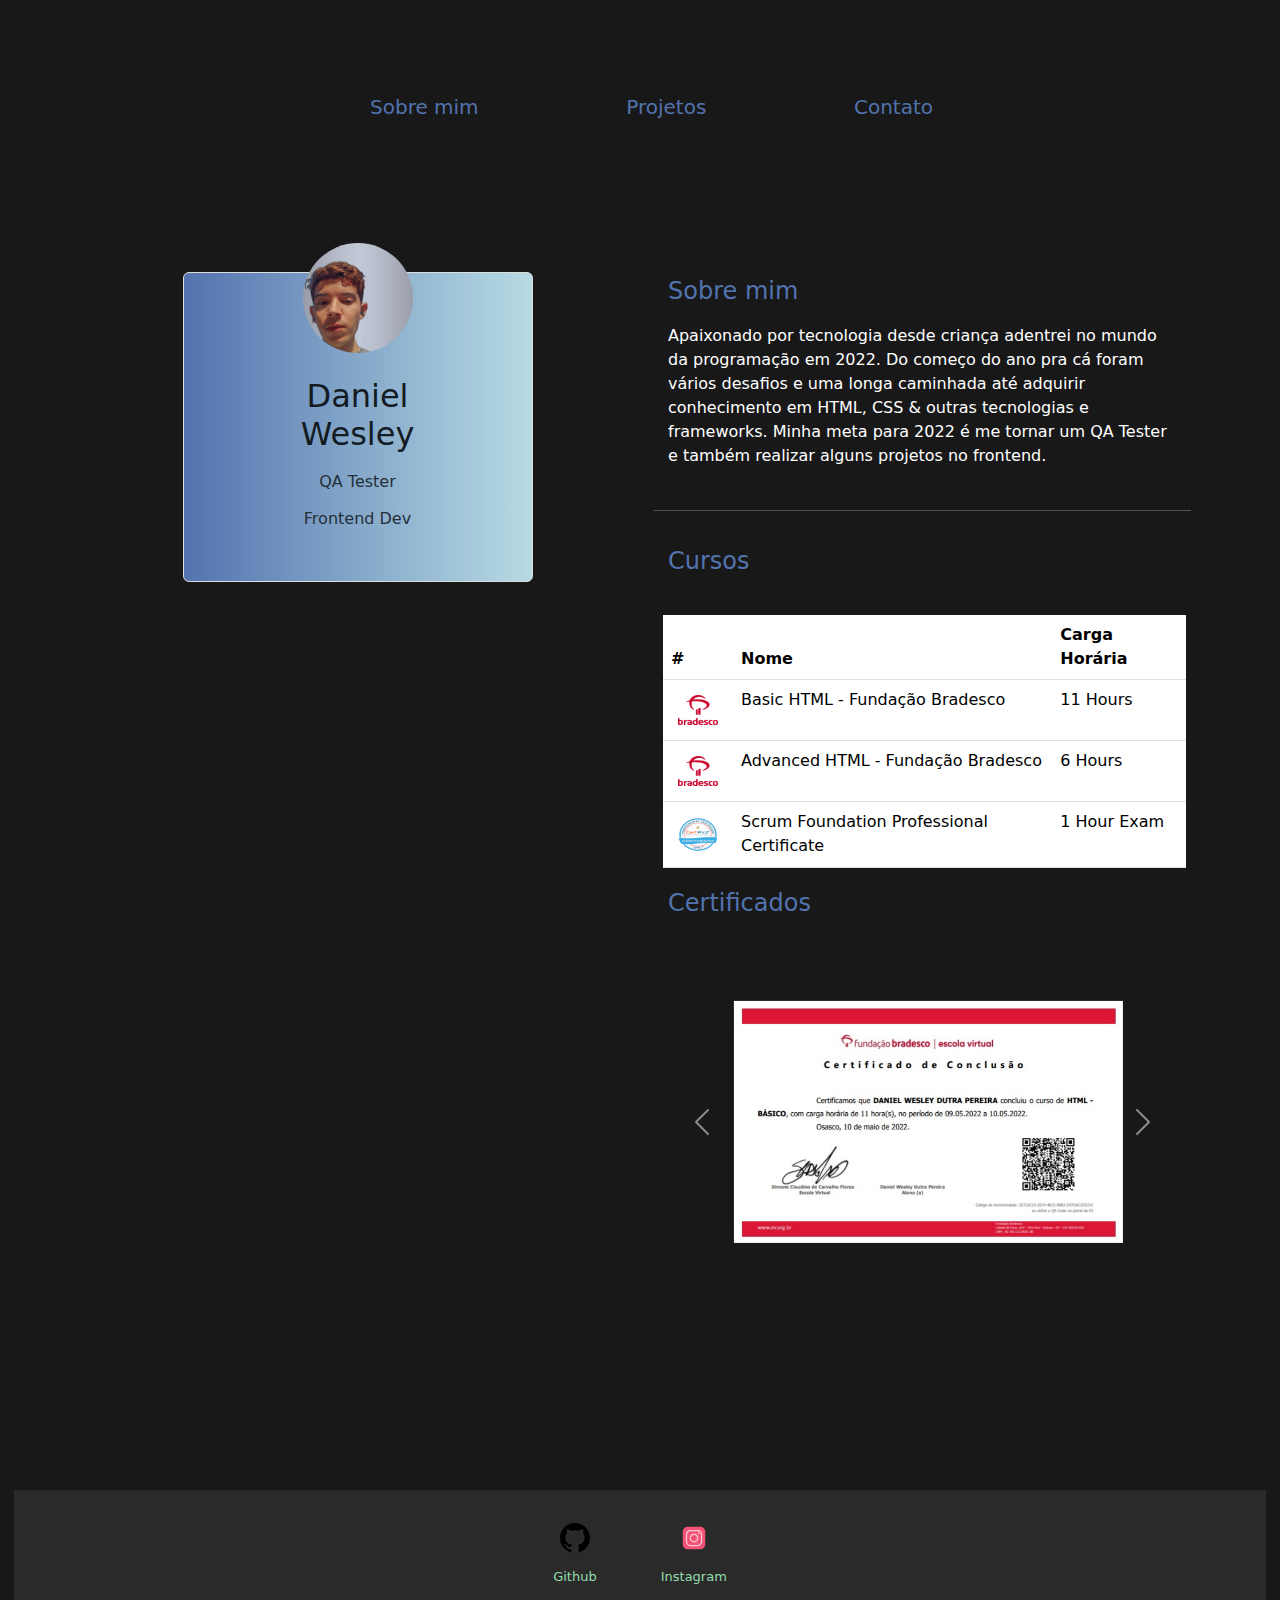
==== commit 10b76bea: "various changes" ====
--- a/index.html
+++ b/index.html
@@ -1,135 +1,147 @@
 <!DOCTYPE html>
-<html lang="en">
+<html lang="pt">
 
 <head>
     <meta charset="UTF-8">
-    <meta http-equiv="X-UA-Compatible" content="IE=edge">
-    <meta name="viewport" content="width=device-width, initial-scale=1.0">
+    <meta content="IE=edge" http-equiv="X-UA-Compatible">
+    <meta content="width=device-width, initial-scale=1.0" name="viewport">
     <title>Daniel Wesley</title>
-    <link href="https://cdn.jsdelivr.net/npm/bootstrap@5.2.0-beta1/dist/css/bootstrap.min.css" rel="stylesheet"
-        integrity="sha384-0evHe/X+R7YkIZDRvuzKMRqM+OrBnVFBL6DOitfPri4tjfHxaWutUpFmBp4vmVor" crossorigin="anonymous">
-    <script src="https://cdn.jsdelivr.net/npm/bootstrap@5.2.0-beta1/dist/js/bootstrap.bundle.min.js"
-        integrity="sha384-pprn3073KE6tl6bjs2QrFaJGz5/SUsLqktiwsUTF55Jfv3qYSDhgCecCxMW52nD2"
-        crossorigin="anonymous"></script>
-    <link rel="stylesheet" href="style.css">
+    <link href="https://cdn.jsdelivr.net/npm/bootstrap@5.2.0-beta1/dist/css/bootstrap.min.css" rel="stylesheet">
+    <script src="https://cdn.jsdelivr.net/npm/bootstrap@5.2.0-beta1/dist/js/bootstrap.bundle.min.js">
+    </script>
+    <link href="style.css" rel="stylesheet">
 </head>
 
 <body>
     <div class="m-4">
         <nav class="navbar navbar-expand-lg">
-            <div class="container-fluid">
-                <a href="#" class="navbar-brand"></a>
-                <button type="button" class="navbar-toggler" data-bs-toggle="collapse" data-bs-target="#defaultNavbar1">
-                    <span class="navbar-toggler-icon"></span>
-                </button>
+            <div class="container">
+                <a class="navbar-brand" href="#"></a> <button class="navbar-toggler" data-bs-target="#defaultNavbar1"
+                    data-bs-toggle="collapse" type="button"><span class="navbar-toggler-icon"></span></button>
                 <div class="collapse navbar-collapse" id="defaultNavbar1">
-                    <div class="navbar-nav navbar-nav justify-content-between w-100">
-                        <a href="index.html" class="nav-link">Sobre mim</a>
-                        <a href="projects.html" class="nav-link">Projetos</a>
-                        <a href="#" class="nav-link">Contato</a>
+                    <div class="navbar-nav justify-content-between w-100">
+                        <a class="nav-link" href="index.html">Sobre mim</a> <a class="nav-link"
+                            href="projects.html">Projetos</a> <a class="nav-link" href="contacts.html">Contato</a>
                     </div>
                 </div>
             </div>
         </nav>
-    </div>
-
-    <br><br>
-
+    </div><br>
+    <br>
     <div class="container">
         <div class="row">
             <div class="col">
                 <header>
-                        <div class="card">
-                            <div>
-                                <img class="card_img" src="./photos/profile-pic.png" alt="user-image">
-                            </div>
-                            <div class="card_info">
-                                <h2>Daniel Wesley</h2>
-                                <h3>QA Tester</h3>
-                                <h3>Frontend Dev</h3>
-                            </div>
+                    <div class="card">
+                        <div><img alt="user-image" class="card_img" src="./photos/profile-pic.png"></div>
+                        <div class="card_info">
+                            <h2>Daniel Wesley</h2>
+                            <h3>QA Tester</h3>
+                            <h3>Frontend Dev</h3>
                         </div>
                     </div>
                 </header>
-
-                <main class="col">
-                    <section>
-                        <h4>Sobre mim</h4>
-                        <p>
-                            Apaixonado por tecnologia desde criança adentrei no mundo da programação em 2022.
-                            Do começo do ano pra cá foram vários desafios e uma longa caminhada até adquirir conhecimento HTML, 
-                            CSS & outras tecnologias e frameworks.
-                            Minha meta para 2022 é me tornar um QA Tester e também realizar alguns projetos no frontend.
-                        </p>
-                    </section>
-
-                    <br>
-
-                    <section>
-                        <h4>Cursos</h4>
-                        <img src="./photos/bradesco.png" class="brad" alt=""> <strong>Basic HTML Fundação Bradesco - 11Hour Workload 
-                        </strong>
-                        <button type="button" class="btn btn-xs red" onclick="myFunction()">Mostrar/Fechar</button>
+            </div>
+            <main class="col">
+                <section>
+                    <h4>Sobre mim</h4>
+                    <p>Apaixonado por tecnologia desde criança adentrei no mundo da programação em 2022. Do começo do
+                        ano pra cá foram vários desafios e uma longa caminhada até adquirir conhecimento em HTML, CSS &
+                        outras tecnologias e frameworks. Minha meta para 2022 é me tornar um QA Tester e também realizar
+                        alguns projetos no frontend.</p>
+                </section>
+                <hr>
+                <section>
+                    <h4>Cursos</h4>
+                    <!-- <button type="button" class="btn btn-xs red" onclick="myFunction()">Mostrar/Fechar</button>
                         <div id="myDIV">
                             <img src="./photos/basichtml.jpeg" alt="">
                         </div>
 
-                        <p></p>
-
-                        <img src="./photos/bradesco.png" class="brad" alt=""> <strong>Advanced HTML Fundação Bradesco - 6Hour Workload</strong>
-                        <button type="button" class="btn btn-xs red" onclick="myFunction2()">Mostrar/Fechar</button>
+<button type="button" class="btn btn-xs red" onclick="myFunction2()">Mostrar/Fechar</button>
                         <div id="myDIV2">
                             <img src="./photos/basichtml.jpeg" alt="">
                         </div>
 
-                        <p></p>
-
-                        <img src="./photos/Scrum-Foundation-Professional-Certificate-SFPC_-2021_1_480x480.png" class="brad" alt=""><strong>Scrum Foundation Professional Certificate - SFPC™</strong>
-                        <button type="button" class="btn btn-xs red" onclick="myFunction3()">Mostrar/Fechar</button>
+<button type="button" class="btn btn-xs red" onclick="myFunction3()">Mostrar/Fechar</button>
                         <div id="myDIV3">
                             <img src="./photos/sfpc.jpeg" alt="">
                         </div>
-                    </section>
-                </main>
-            </div>
+
+                    -->
+                    <p></p>
+                    <table class="table">
+                        <thead>
+                            <tr>
+                                <th scope="col">#</th>
+                                <th scope="col">Nome</th>
+                                <th scope="col"></th>
+                                <th scope="col">Carga Horária</th>
+                            </tr>
+                        </thead>
+                        <tbody>
+                            <tr>
+                                <th scope="row"><img alt="Fundação Bradesco" height="40px" src="./photos/bradesco.png"
+                                        width="50px"></th>
+                                <td colspan="2">Basic HTML - Fundação Bradesco</td>
+                                <td>11 Hours</td>
+                            </tr>
+                            <tr>
+                                <th scope="row"><img alt="Fundação Bradesco" height="40px" src="./photos/bradesco.png"
+                                        width="50px"></th>
+                                <td colspan="2">Advanced HTML - Fundação Bradesco</td>
+                                <td>6 Hours</td>
+                            </tr>
+                            <tr>
+                                <th scope="row"><img alt="CertiProf - Scrum Foundation Certificate (SFPC)" height="45px"
+                                        src="./photos/Scrum-Foundation-Professional-Certificate-SFPC_-2021_1_480x480.png"
+                                        width="50px"></th>
+                                <td colspan="2">Scrum Foundation Professional Certificate</td>
+                                <td>1 Hour Exam</td>
+                            </tr>
+                        </tbody>
+                    </table>
+                    <h4 class="center">Certificados</h4>
+                    <div class="carousel slide" data-bs-ride="carousel" id="carouselExampleControls">
+                        <div class="carousel-inner">
+                            <div class="carousel-item active"><img alt="..." class="d-block w-100"
+                                    src="./photos/basichtml.jpeg"></div>
+                            <div class="carousel-item"><img alt="..." class="d-block w-100" src="./photos/advhtml.jpeg">
+                            </div>
+                            <div class="carousel-item"><img alt="..." class="d-block w-100" height="400px"
+                                    src="./photos/sfpc.jpeg"></div>
+                        </div><button class="carousel-control-prev" data-bs-slide="prev"
+                            data-bs-target="#carouselExampleControls" type="button"><span aria-hidden="true"
+                                class="carousel-control-prev-icon"></span> <span
+                                class="visually-hidden">Previous</span></button> <button class="carousel-control-next"
+                            data-bs-slide="next" data-bs-target="#carouselExampleControls" type="button"><span
+                                aria-hidden="true" class="carousel-control-next-icon"></span> <span
+                                class="visually-hidden">Next</span></button>
+                    </div>
+                </section>
+            </main>
         </div>
-    </div>
+    </div><br>
     <br>
-
-
-
-    <br><br><br><br><br>
-
+    <br>
+    <br>
+    <br>
+    <br>
     <footer>
-        <a href="https://github.com/weszzy" target="_blank " rel="noopener noreferrer">
-            <img class="footer" src="./photos/github.svg" alt="github icon">
+        <a href="https://github.com/weszzy" rel="noopener noreferrer" target="_blank"><img alt="github icon"
+                class="footer" src="./photos/github.svg">
             <p>Github</p>
-        </a>
-        <a href="https://twitter.com/lnvalido" target="_blank " rel="noopener noreferrer">
-            <img class="footer" src="./photos/icons8-twitter.svg" alt="twitter icon">
-            <p>Twitter</p>
-        </a>
-        <a href="https://instagram.com/weszzy" target="_blank " rel="noopener noreferrer">
-            <img class="footer" src="./photos/icons8-instagram.svg" alt="instagram icon">
+        </a> <a href="https://instagram.com/weszzy" rel="noopener noreferrer" target="_blank"><img alt="instagram icon"
+                class="footer" src="./photos/icons8-instagram.svg">
             <p>Instagram</p>
-        </a>
-
-        <br>
-
+        </a><br>
     </footer>
-    </div>
-
-
-
-
-
-    <script src="https://cdn.jsdelivr.net/npm/@popperjs/core@2.11.5/dist/umd/popper.min.js"
-        integrity="sha384-Xe+8cL9oJa6tN/veChSP7q+mnSPaj5Bcu9mPX5F5xIGE0DVittaqT5lorf0EI7Vk"
-        crossorigin="anonymous"></script>
-    <script src="https://cdn.jsdelivr.net/npm/bootstrap@5.2.0-beta1/dist/js/bootstrap.min.js"
-        integrity="sha384-kjU+l4N0Yf4ZOJErLsIcvOU2qSb74wXpOhqTvwVx3OElZRweTnQ6d31fXEoRD1Jy"
-        crossorigin="anonymous"></script>
-    <script src="index.js"></script>
+    <script src="https://cdn.jsdelivr.net/npm/@popperjs/core@2.11.5/dist/umd/popper.min.js">
+    </script>
+    <script src="https://cdn.jsdelivr.net/npm/bootstrap@5.2.0-beta1/dist/js/bootstrap.min.js">
+    </script>
+    <script src="index.js">
+    </script>
 </body>
 
 </html>--- a/style.css
+++ b/style.css
@@ -81,6 +81,13 @@
     text-decoration: none;
     padding: 20px 0;
     margin: 0 20px;
+
+}
+
+.navbar {
+    padding-left: 250px;
+    padding-right: 250px;
+
 }
 
 .nav-link:hover {
@@ -99,6 +106,8 @@
 footer {
     display: flex;
     justify-content: center;
+    background-color: #2b2a2a;
+    padding: 1px;
 }
 
 footer p {
@@ -148,8 +157,10 @@
     align-items: center;
 }
 
-#myDIV2 img {
-    max-width: 100%;
+#carouselExampleControls img {
+    padding: 50px;
+    max-width: 100%;
+    max-height: 100%;
 }
 
 #myDIV img {
@@ -160,10 +171,6 @@
     max-width: 100%;
 }
 
-.collapse {
-    padding-left: 150px;
-    padding-right: 150px;
-}
 
 .brad {
     width: 3.0rem;
@@ -174,7 +181,106 @@
     max-width: 100%;
 }
 
-.bulmaproject{
+.bulmaproject {
     padding-left: 135px;
     padding-right: 40px;
 }
+
+th {
+    color: #ddd;
+}
+
+td {
+    color: #ddd;
+}
+
+/*Contact page CSS*/
+
+#h3size {
+    font-size: 20px;
+    color: white;
+}
+
+.form-group{
+    justify-content: center;
+    align-items: center;
+}
+
+.contact-form {
+    background-color: #383737;
+    margin-top: 10%;
+    margin-bottom: 5%;
+    width: 60%;
+}
+
+.contact-form .form-control {
+    border-radius: 1rem;
+}
+
+.contact-image {
+    text-align: center;
+}
+
+.contact-image img {
+    background-color: white;
+    border-radius: 6rem;
+    width: 11%;
+    margin-top: -3%;
+    border: solid white;
+    border-radius: 50%;
+}
+
+.contact-form form {
+    padding: 10%;
+    align-items: center;
+    justify-content: center;
+}
+
+.contact-form form .row {
+    margin-bottom: -7%;
+    align-items: center;
+    justify-content: center;
+}
+
+.contact-form h3 {
+    margin-bottom: 8%;
+    margin-top: -10%;
+    text-align: center;
+    color: #0062cc;
+    align-items: center;
+    justify-content: center;
+}
+
+.contact-form .btnContact {
+    width: 50%;
+    border: none;
+    border-radius: 1rem;
+    padding: 1.5%;
+    background: linear-gradient(to right, #5373af, #b7dce4);
+    font-weight: 600;
+    color: #fff;
+}
+
+.btnContactSubmit {
+    width: 70%;
+    border-radius: 1rem;
+    color: #fff;
+    background-color: #0062cc;
+    border: none;
+    align-items: center;
+    justify-content: center;
+    text-align: center;
+}
+
+#enviar{
+    justify-content: center;
+    align-items: center;
+    text-align: center;
+}
+
+/*thanks page css*/
+
+.obg{
+
+    text-align: center;
+}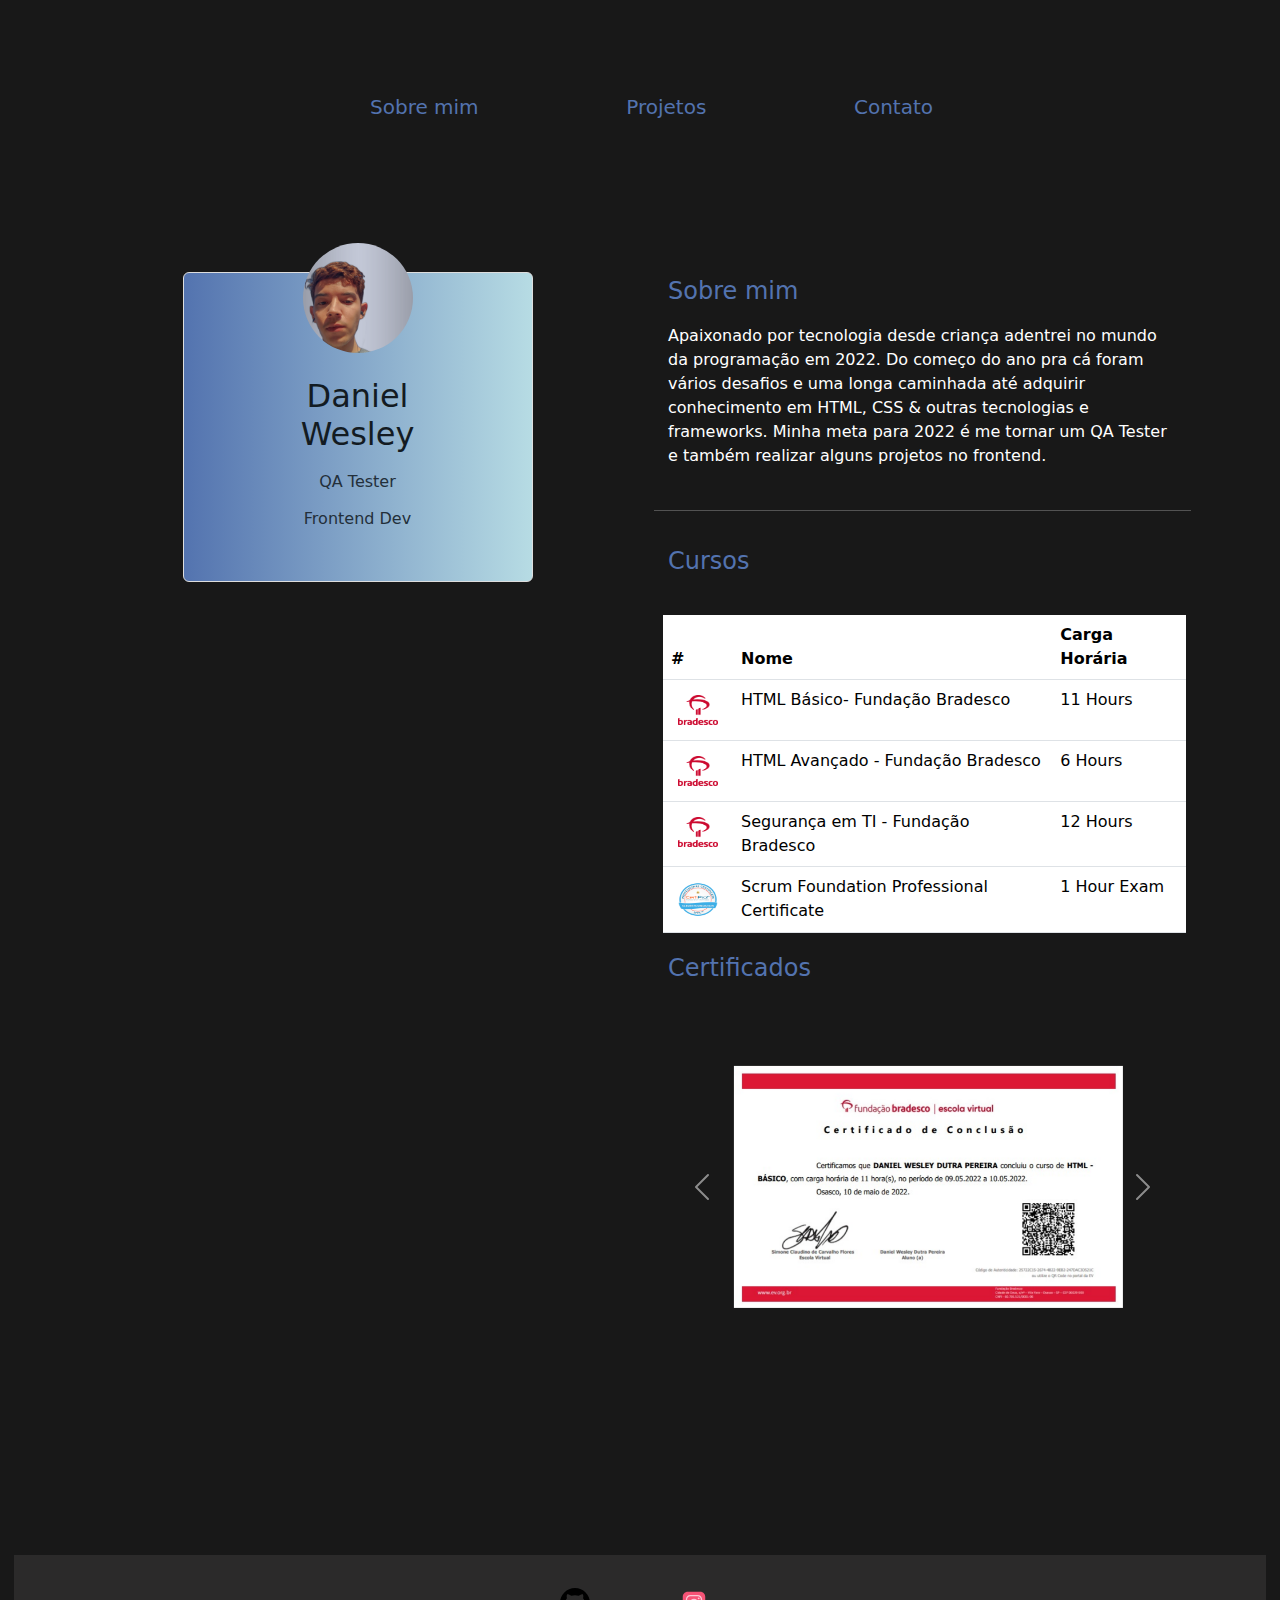
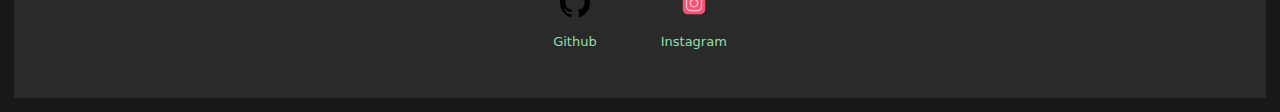
==== commit 3a4b1386: "minor changes" ====
--- a/index.html
+++ b/index.html
@@ -53,22 +53,6 @@
                 <hr>
                 <section>
                     <h4>Cursos</h4>
-                    <!-- <button type="button" class="btn btn-xs red" onclick="myFunction()">Mostrar/Fechar</button>
-                        <div id="myDIV">
-                            <img src="./photos/basichtml.jpeg" alt="">
-                        </div>
-
-<button type="button" class="btn btn-xs red" onclick="myFunction2()">Mostrar/Fechar</button>
-                        <div id="myDIV2">
-                            <img src="./photos/basichtml.jpeg" alt="">
-                        </div>
-
-<button type="button" class="btn btn-xs red" onclick="myFunction3()">Mostrar/Fechar</button>
-                        <div id="myDIV3">
-                            <img src="./photos/sfpc.jpeg" alt="">
-                        </div>
-
-                    -->
                     <p></p>
                     <table class="table">
                         <thead>
@@ -83,14 +67,20 @@
                             <tr>
                                 <th scope="row"><img alt="Fundação Bradesco" height="40px" src="./photos/bradesco.png"
                                         width="50px"></th>
-                                <td colspan="2">Basic HTML - Fundação Bradesco</td>
+                                <td colspan="2">HTML Básico- Fundação Bradesco</td>
                                 <td>11 Hours</td>
                             </tr>
                             <tr>
                                 <th scope="row"><img alt="Fundação Bradesco" height="40px" src="./photos/bradesco.png"
                                         width="50px"></th>
-                                <td colspan="2">Advanced HTML - Fundação Bradesco</td>
+                                <td colspan="2">HTML Avançado - Fundação Bradesco</td>
                                 <td>6 Hours</td>
+                            </tr>
+                            <tr>
+                                <th scope="row"><img alt="Fundação Bradesco" height="40px" src="./photos/bradesco.png"
+                                        width="50px"></th>
+                                <td colspan="2">Segurança em TI - Fundação Bradesco</td>
+                                <td>12 Hours</td>
                             </tr>
                             <tr>
                                 <th scope="row"><img alt="CertiProf - Scrum Foundation Certificate (SFPC)" height="45px"
@@ -105,12 +95,18 @@
                     <div class="carousel slide" data-bs-ride="carousel" id="carouselExampleControls">
                         <div class="carousel-inner">
                             <div class="carousel-item active"><img alt="..." class="d-block w-100"
-                                    src="./photos/basichtml.jpeg"></div>
+                                    src="./photos/basichtml.jpeg">
+                            </div>
                             <div class="carousel-item"><img alt="..." class="d-block w-100" src="./photos/advhtml.jpeg">
                             </div>
+                            <div class="carousel-item"><img alt="..." class="d-block w-100"
+                                    src="./photos/ti security.jpeg">
+                            </div>
                             <div class="carousel-item"><img alt="..." class="d-block w-100" height="400px"
-                                    src="./photos/sfpc.jpeg"></div>
-                        </div><button class="carousel-control-prev" data-bs-slide="prev"
+                                    src="./photos/sfpc.jpeg">
+                            </div>
+                        </div>
+                        <button class="carousel-control-prev" data-bs-slide="prev"
                             data-bs-target="#carouselExampleControls" type="button"><span aria-hidden="true"
                                 class="carousel-control-prev-icon"></span> <span
                                 class="visually-hidden">Previous</span></button> <button class="carousel-control-next"
--- a/style.css
+++ b/style.css
@@ -201,7 +201,7 @@
     color: white;
 }
 
-.form-group{
+.form-group {
     justify-content: center;
     align-items: center;
 }
@@ -272,7 +272,7 @@
     text-align: center;
 }
 
-#enviar{
+#enviar {
     justify-content: center;
     align-items: center;
     text-align: center;
@@ -280,7 +280,7 @@
 
 /*thanks page css*/
 
-.obg{
+.obg {
 
     text-align: center;
 }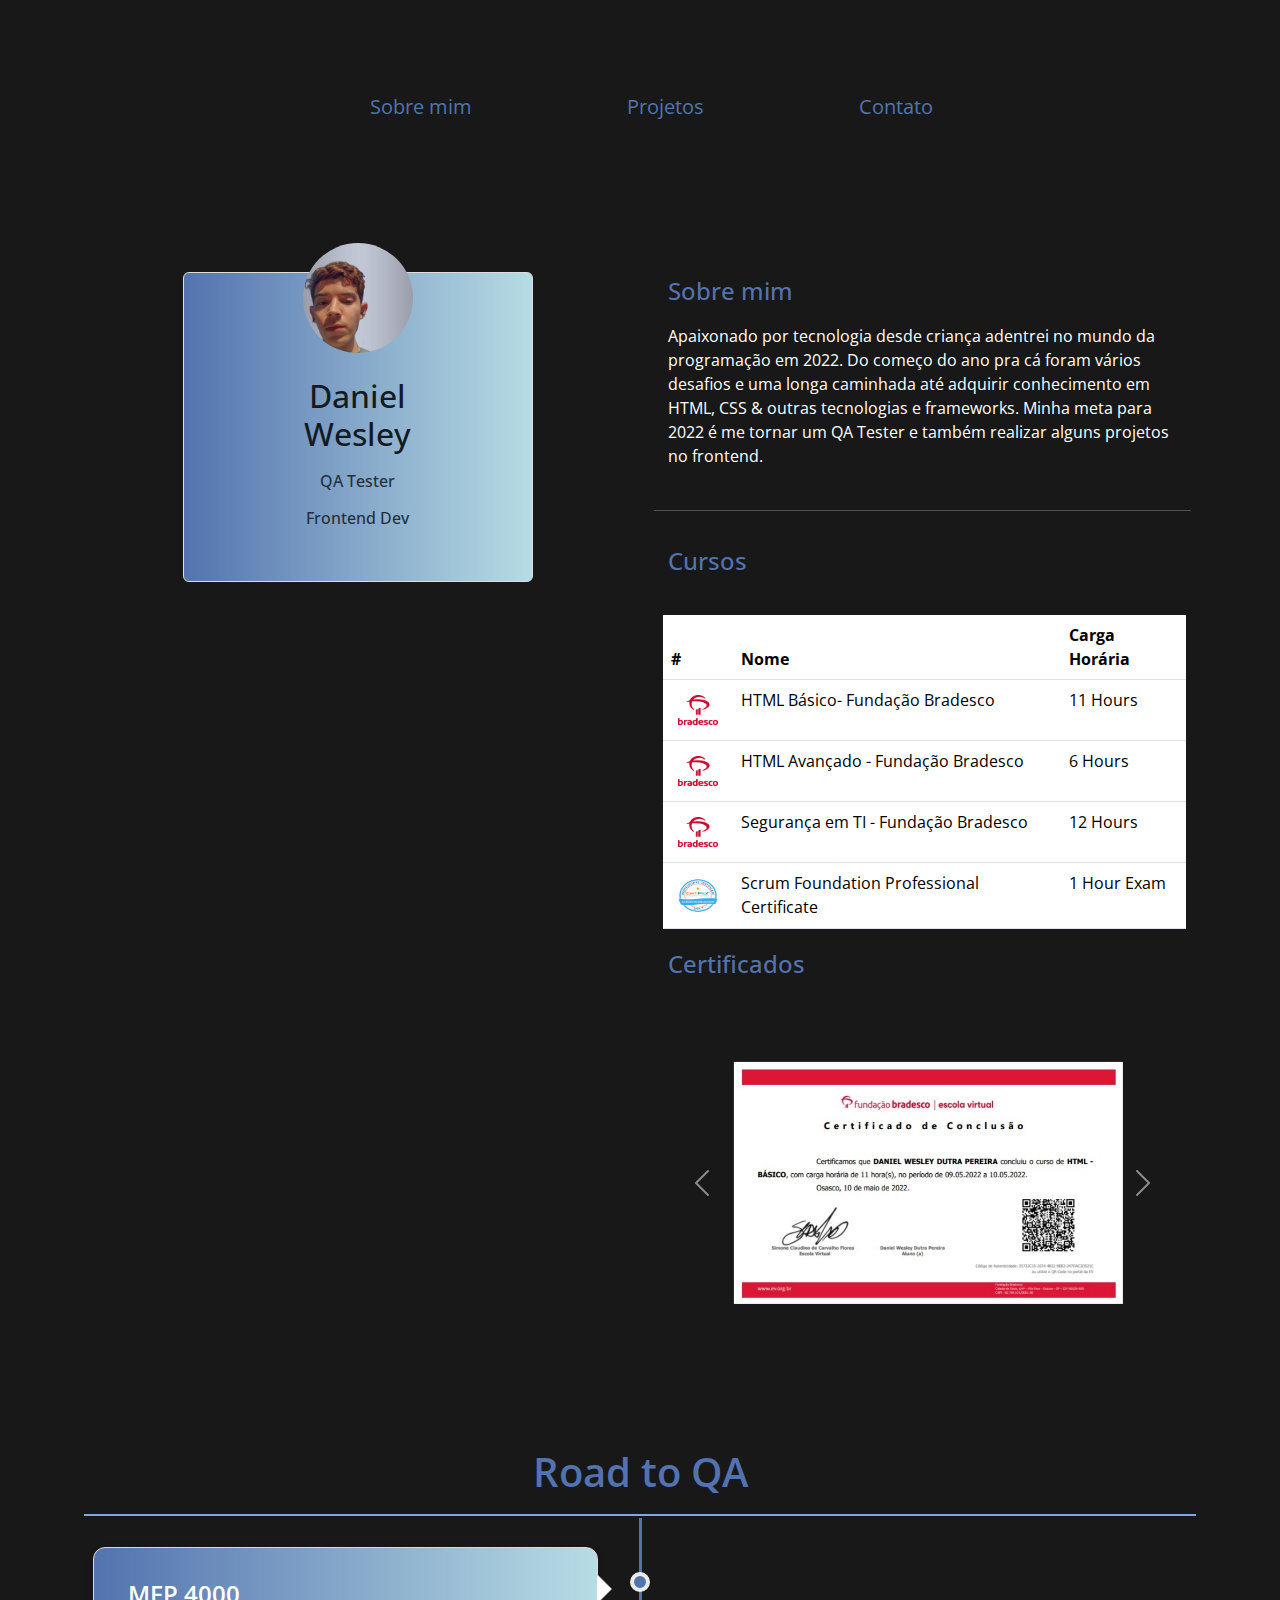
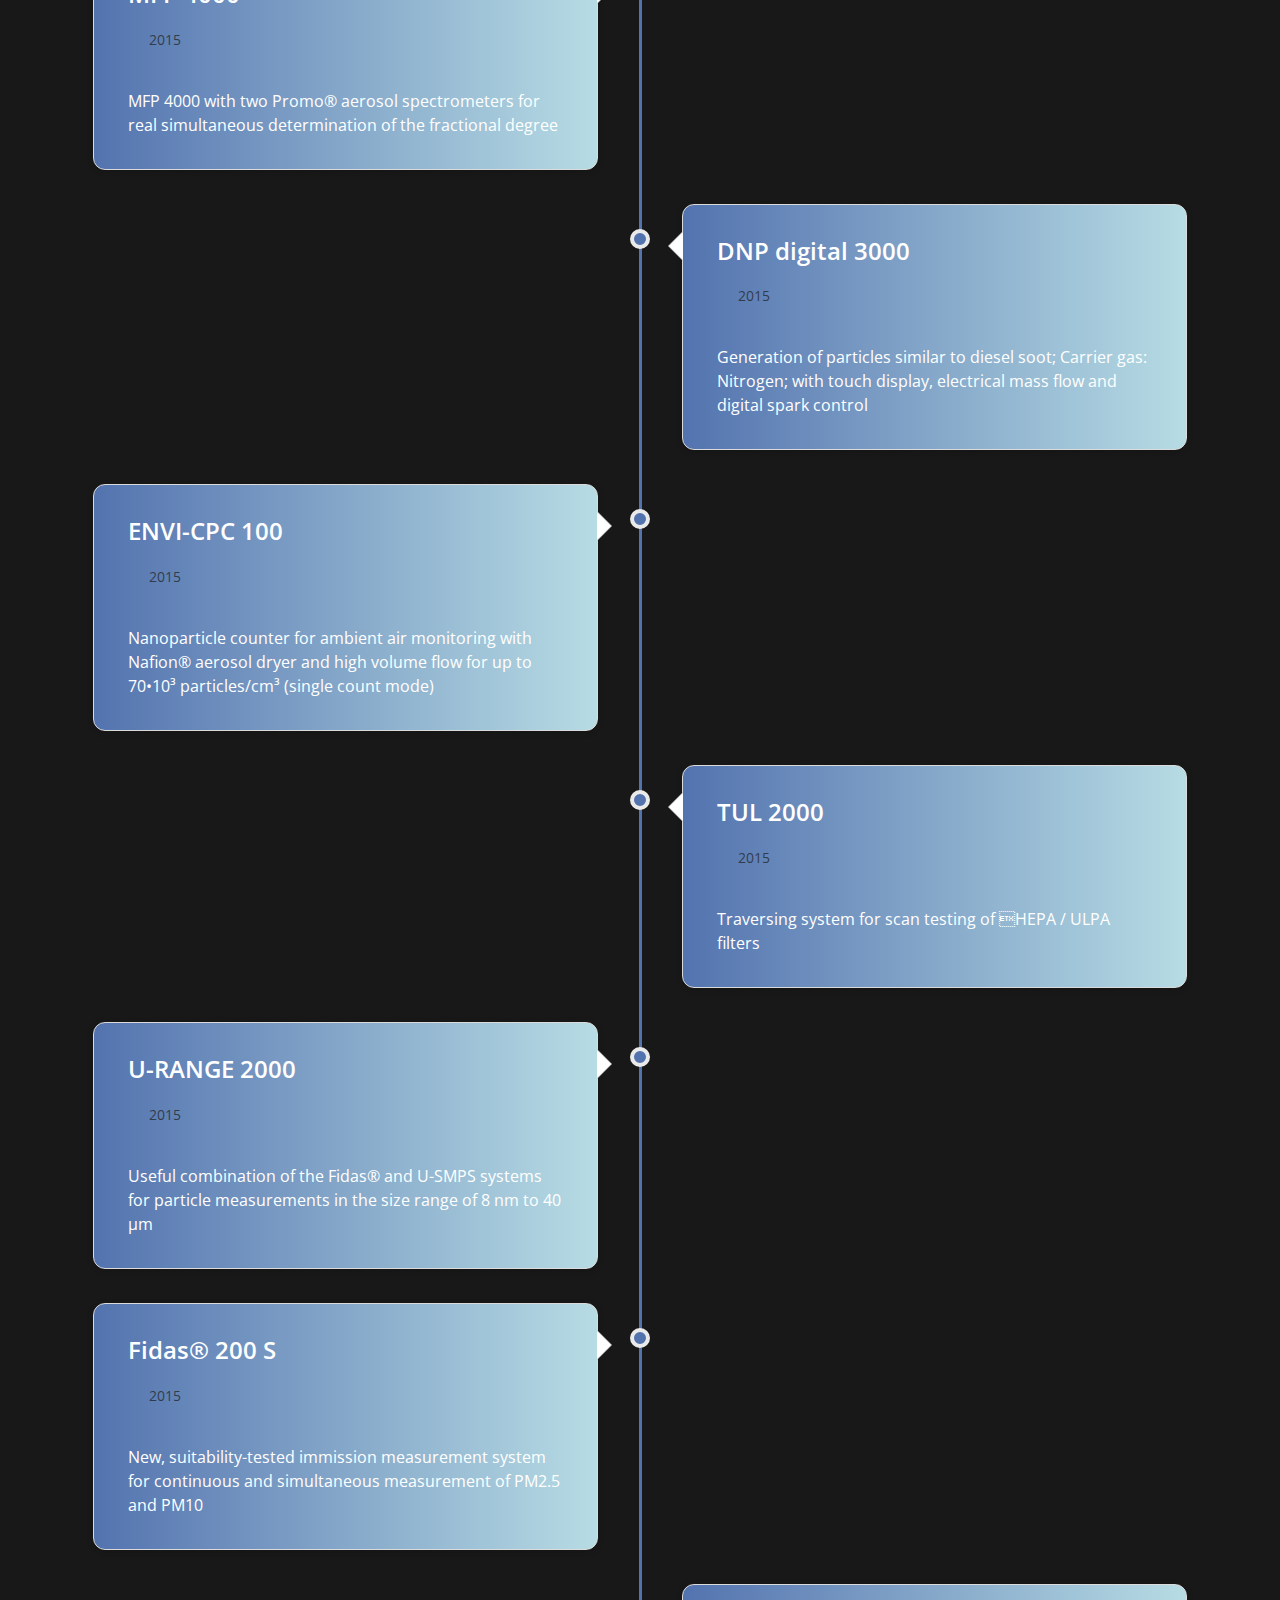
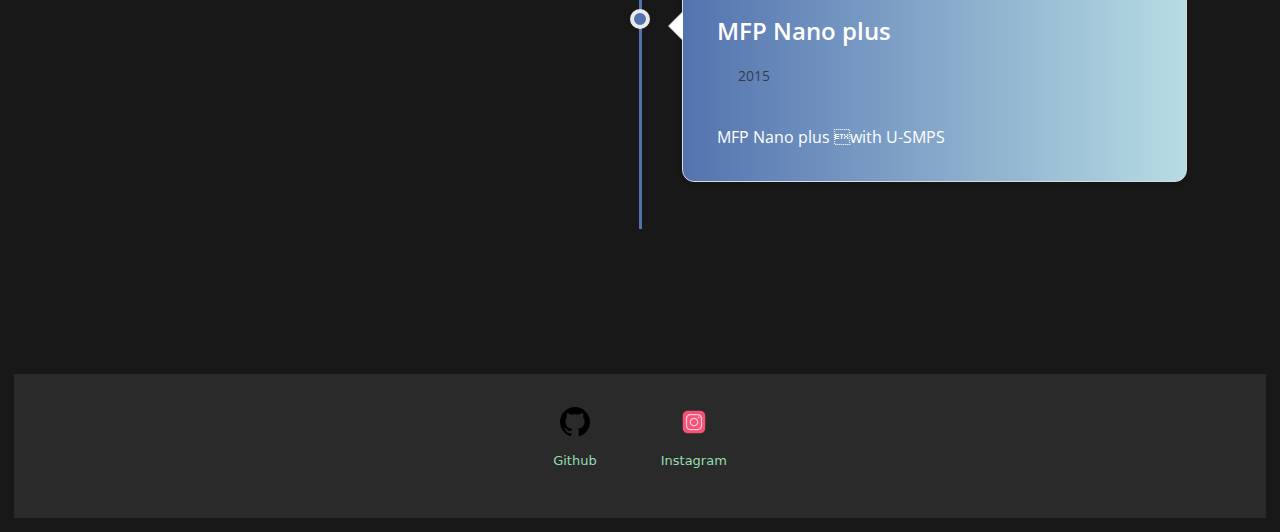
==== commit 8da5bf06: "added timeline" ====
--- a/index.html
+++ b/index.html
@@ -9,6 +9,7 @@
     <link href="https://cdn.jsdelivr.net/npm/bootstrap@5.2.0-beta1/dist/css/bootstrap.min.css" rel="stylesheet">
     <script src="https://cdn.jsdelivr.net/npm/bootstrap@5.2.0-beta1/dist/js/bootstrap.bundle.min.js">
     </script>
+    <link href='https://fonts.googleapis.com/css?family=Open+Sans:600,400' rel='stylesheet' type='text/css'>
     <link href="style.css" rel="stylesheet">
 </head>
 
@@ -118,6 +119,110 @@
             </main>
         </div>
     </div><br>
+
+
+    <link href='https://fonts.googleapis.com/css?family=Open+Sans:600,400' rel='stylesheet' type='text/css'>
+    <div class="container">
+        <div class="page-header">
+            <h1 id="timeline">Road to QA</h1>
+        </div>
+        <ul class="timeline">
+            <li>
+                <div class="timeline-badge"></div>
+                <div class="timeline-panel">
+                    <div class="timeline-heading">
+                        <h4 class="timeline-title">MFP 4000</h4>
+                        <p><small class="text-muted"><i class="glyphicon glyphicon-time"></i> 2015</small></p>
+                    </div>
+                    <div class="timeline-body">
+                        <p>MFP 4000 with two Promo® aerosol spectrometers for real simultaneous determination of the
+                            fractional degree</p>
+                    </div>
+                </div>
+            </li>
+            <li class="timeline-inverted">
+                <div class="timeline-badge"></div>
+                <div class="timeline-panel">
+                    <div class="timeline-heading">
+                        <h4 class="timeline-title">DNP digital 3000</h4>
+                        <p><small class="text-muted"><i class="glyphicon glyphicon-time"></i> 2015</small></p>
+                    </div>
+                    <div class="timeline-body">
+                        <p>Generation of particles similar to diesel soot; Carrier gas: Nitrogen; with touch display,
+                            electrical mass flow and digital spark control</p>
+                    </div>
+                </div>
+            </li>
+            <li>
+                <div class="timeline-badge"></div>
+                <div class="timeline-panel">
+                    <div class="timeline-heading">
+                        <h4 class="timeline-title">ENVI-CPC 100</h4>
+                        <p><small class="text-muted"><i class="glyphicon glyphicon-time"></i> 2015</small></p>
+                    </div>
+                    <div class="timeline-body">
+                        <p>Nanoparticle counter for ambient air monitoring with Nafion® aerosol dryer and high volume
+                            flow for up to 70•10³ particles/cm³ (single count mode)</p>
+                    </div>
+                </div>
+            </li>
+
+            <li class="timeline-inverted">
+                <div class="timeline-badge"></div>
+                <div class="timeline-panel">
+                    <div class="timeline-heading">
+                        <h4 class="timeline-title">TUL 2000</h4>
+                        <p><small class="text-muted"><i class="glyphicon glyphicon-time"></i> 2015</small></p>
+                    </div>
+                    <div class="timeline-body">
+                        <p>Traversing system for scan testing of HEPA / ULPA filters</p>
+                    </div>
+                </div>
+            </li>
+            <li>
+                <div class="timeline-badge"></div>
+                <div class="timeline-panel">
+                    <div class="timeline-heading">
+                        <h4 class="timeline-title">U-RANGE 2000</h4>
+                        <p><small class="text-muted"><i class="glyphicon glyphicon-time"></i> 2015</small></p>
+                    </div>
+                    <div class="timeline-body">
+                        <p>Useful combination of the Fidas® and U-SMPS systems for particle measurements in the size
+                            range of 8 nm to 40 µm</p>
+
+                    </div>
+                </div>
+            </li>
+            <li>
+                <div class="timeline-badge"></div>
+                <div class="timeline-panel">
+                    <div class="timeline-heading">
+                        <h4 class="timeline-title">Fidas® 200 S</h4>
+                        <p><small class="text-muted"><i class="glyphicon glyphicon-time"></i> 2015</small></p>
+                    </div>
+                    <div class="timeline-body">
+                        <p>New, suitability-tested immission measurement system for continuous and simultaneous
+                            measurement of PM2.5 and PM10</p>
+                    </div>
+                </div>
+            </li>
+            <li class="timeline-inverted">
+                <div class="timeline-badge"></div>
+                <div class="timeline-panel">
+                    <div class="timeline-heading">
+                        <h4 class="timeline-title">MFP Nano plus</h4>
+                        <p><small class="text-muted"><i class="glyphicon glyphicon-time"></i> 2015</small></p>
+                    </div>
+                    <div class="timeline-body">
+                        <p>MFP Nano plus with U-SMPS </p>
+                    </div>
+                </div>
+            </li>
+        </ul>
+    </div>
+
+
+
     <br>
     <br>
     <br>
--- a/style.css
+++ b/style.css
@@ -283,4 +283,162 @@
 .obg {
 
     text-align: center;
+}
+
+
+.page-header {
+    border-bottom: 2px solid #b2b7bd;
+}
+
+.container {
+    font-family: 'Open Sans', sans-serif;
+    width: 100%;
+    min-width: 448px;
+}
+
+.page-header {
+    border-bottom: 2px solid #85a6e2;
+}
+
+h1 {
+    color: #5373af;
+    font-family: 'Open Sans', sans-serif;
+    font-weight: 600;
+    text-align: center;
+}
+
+.timeline {
+
+    font-weight: 400;
+    list-style: none;
+    padding: 20px 0 20px;
+    position: relative;
+}
+
+.timeline:before {
+    top: 0;
+    bottom: 0;
+    position: absolute;
+    content: " ";
+    width: 3px;
+    background-color: #5373af;
+    left: 50%;
+    margin-left: -1.5px;
+}
+
+.timeline>li {
+    margin-bottom: 20px;
+    position: relative;
+
+}
+
+.timeline>li:before,
+.timeline>li:after {
+    content: " ";
+    display: table;
+
+}
+
+.timeline>li:after {
+    clear: both;
+}
+
+.timeline>li:before,
+.timeline>li:after {
+    content: " ";
+    display: table;
+}
+
+.timeline>li:after {
+    clear: both;
+}
+
+.timeline>li>.timeline-panel {
+    width: 46%;
+    float: left;
+    border: 1px solid #dbdbdb;
+    border-radius: 12px;
+    padding: 20px;
+    position: relative;
+    -webkit-box-shadow: 0 1px 6px rgba(0, 0, 0, 0.175);
+    box-shadow: 0 1px 6px rgba(0, 0, 0, 0.175);
+    background: linear-gradient(to right, #5373af, #b7dce4);
+
+}
+
+.timeline>li>.timeline-panel:before {
+    position: absolute;
+    top: 26px;
+    right: -15px;
+    display: inline-block;
+    border-top: 15px solid transparent;
+    border-left: 15px solid #ccc;
+    border-right: 0 solid #ccc;
+    border-bottom: 15px solid transparent;
+    content: " ";
+}
+
+.timeline>li>.timeline-panel:after {
+    position: absolute;
+    top: 27px;
+    right: -14px;
+    display: inline-block;
+    border-top: 14px solid transparent;
+    border-left: 14px solid #fff;
+    border-right: 0 solid #fff;
+    border-bottom: 14px solid transparent;
+    content: " ";
+}
+
+.timeline>li>.timeline-badge {
+    width: 20px;
+    height: 20px;
+    line-height: 20px;
+    font-size: 1.4em;
+    text-align: center;
+    position: absolute;
+    top: 30px;
+    left: 50%;
+    margin-left: -10px;
+    background-color: #5373af;
+    z-index: 100;
+    border-top-right-radius: 50%;
+    border-top-left-radius: 50%;
+    border-bottom-right-radius: 50%;
+    border-bottom-left-radius: 50%;
+    border: 4px solid #eaeaea;
+}
+
+.timeline>li.timeline-inverted>.timeline-panel {
+    float: right;
+}
+
+.timeline>li.timeline-inverted>.timeline-panel:before {
+    border-left-width: 0;
+    border-right-width: 15px;
+    left: -15px;
+    right: auto;
+}
+
+.timeline>li.timeline-inverted>.timeline-panel:after {
+    border-left-width: 0;
+    border-right-width: 14px;
+    left: -14px;
+    right: auto;
+}
+
+.timeline-title {
+    margin-top: 0;
+    color: inherit;
+    font-family: 'Open Sans', sans-serif;
+    font-weight: 600;
+}
+
+.timeline-body>p,
+.timeline-body>ul {
+    margin-bottom: 0;
+}
+
+.timeline-body>p+p {
+    margin-top: 5px;
 }